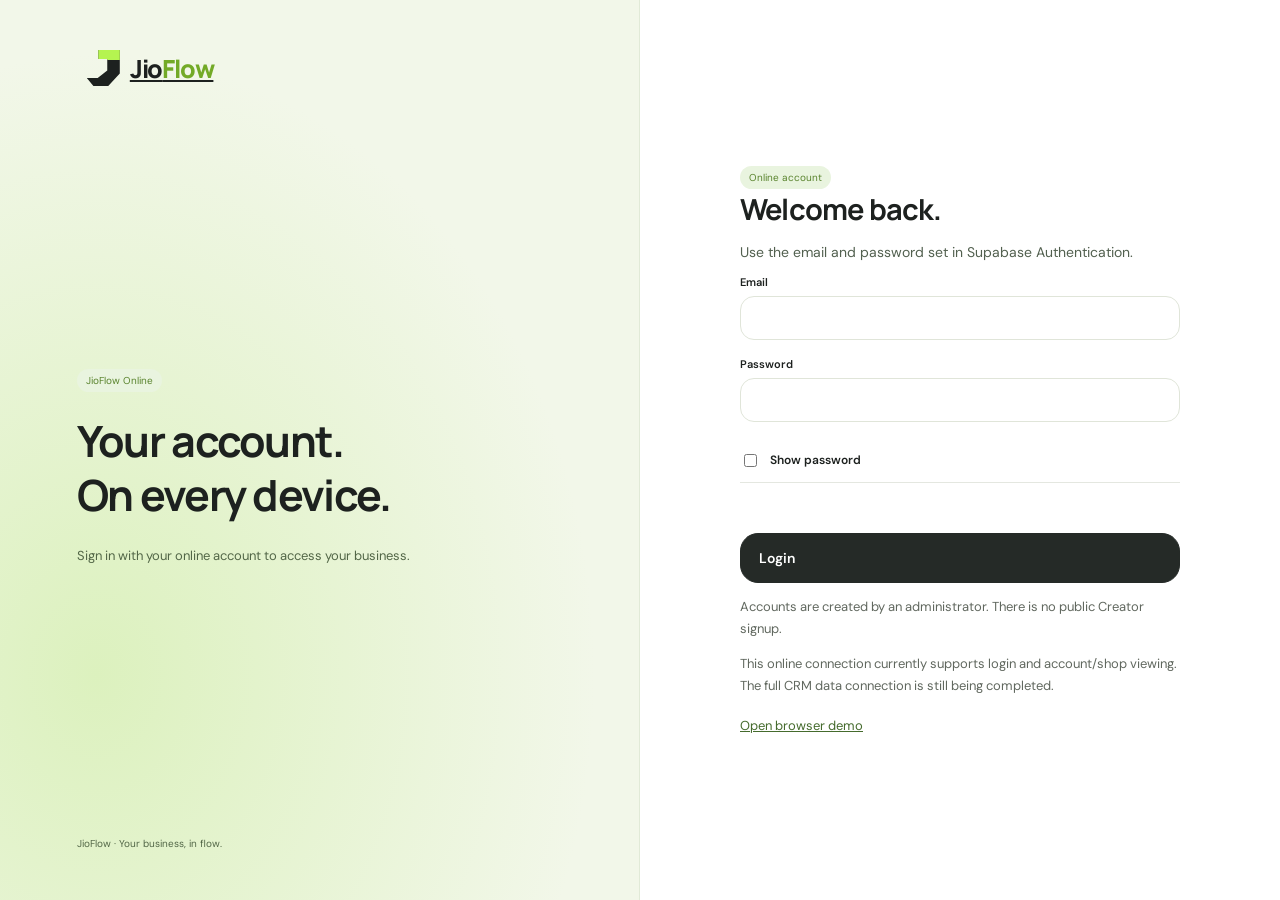
==== online.html @ c5c3f4a5 "Add files via upload" ====
<!doctype html><html lang="en"><head><meta charset="utf-8"><meta name="viewport" content="width=device-width, initial-scale=1"><meta name="referrer" content="no-referrer"><title>JioFlow · Online Login</title><link rel="stylesheet" href="styles.css"><link rel="stylesheet" href="online.css"></head><body><main id="online-root"><section class="online-loading" role="status">Connecting to JioFlow…</section></main><script type="module" src="online.js"></script></body></html>
---- styles.css ----
@import url('https://fonts.googleapis.com/css2?family=DM+Sans:wght@400;500;600;700&family=Manrope:wght@400;500;600;700;800&display=swap');
:root{--bg:#f4f6f2;--card:#fff;--ink:#18221a;--muted:#7b847c;--line:#e6ebe3;--lime:#b5f450;--dark:#18251c;--green:#447a36;--soft:#edf5e3;--red:#bd5a4b;--radius:20px}*{box-sizing:border-box}body{margin:0;font:14px 'DM Sans',Arial,sans-serif;background:var(--bg);color:var(--ink)}button,input,select,textarea{font:inherit}button,a,input,select,textarea{outline-offset:4px}button{cursor:pointer}a{color:inherit}button{border:1px solid var(--line);border-radius:10px;background:white;padding:10px 15px;color:var(--ink);font-weight:600}button:hover{background:#f2f6ed}button:disabled{opacity:.4;cursor:not-allowed}button.primary{background:var(--lime);border-color:var(--lime)}button.dark{background:var(--dark);color:white;border-color:var(--dark)}button.ghost{background:transparent}button.danger{color:var(--red)}button.icon{padding:9px;width:37px;height:37px;display:inline-flex;justify-content:center;align-items:center}svg{width:19px;height:19px;vertical-align:middle;fill:none;stroke:currentColor;stroke-width:1.7;stroke-linecap:round;stroke-linejoin:round}.layout{display:grid;grid-template-columns:226px minmax(0,1fr);min-height:100vh}.sidebar{position:fixed;width:226px;height:100vh;padding:28px 18px;background:#fff;border-right:1px solid var(--line);display:flex;flex-direction:column;z-index:20}.brand{display:flex;align-items:center;gap:10px;font:800 25px Manrope,Arial;letter-spacing:-1.2px;padding:0 12px 28px}.brandmark{width:33px;height:36px;position:relative;display:inline-block;background:var(--ink);clip-path:polygon(35% 0,100% 0,100% 65%,65% 100%,20% 100%,0 78%,33% 78%,62% 57%,62% 25%,35% 25%)}.brandmark:after{content:'';position:absolute;right:0;top:0;width:24px;height:10px;background:var(--lime)}.brand em{color:#73aa27;font-style:normal}.eyebrow{text-transform:uppercase;letter-spacing:1.5px;font-size:10px;color:var(--muted);font-weight:700;margin:14px 14px 10px}.nav{display:grid;gap:5px}.nav button{border:0;background:transparent;text-align:left;padding:13px 14px;color:#758071;display:flex;gap:12px;align-items:center;font-size:13px;font-weight:500}.nav button.active{background:var(--lime);color:#24311b;font-weight:700}.nav button .count{margin-left:auto;font-size:10px;background:white;border-radius:6px;padding:3px 6px}.sidebar-bottom{margin-top:auto}.help{background:var(--soft);border-radius:15px;padding:17px;margin-top:20px}.help strong{display:block;font-size:13px;margin:9px 0}.help p{font-size:11px;color:var(--muted);line-height:1.6}.help button{width:100%;font-size:11px;padding:9px}.workspace{display:flex;align-items:center;gap:9px;margin:18px 4px 0;border-top:1px solid var(--line);padding-top:18px}.avatar{width:34px;height:34px;background:#e7eddf;display:inline-flex;align-items:center;justify-content:center;border-radius:50%;font-size:11px;font-weight:700;flex-shrink:0}.workspace small{display:block;color:var(--muted);font-size:10px;margin-top:4px}.main{grid-column:2;min-width:0}.topbar{height:85px;display:flex;align-items:center;justify-content:space-between;padding:0 38px;border-bottom:1px solid var(--line);gap:15px}.searchbox{display:flex;align-items:center;gap:10px;color:var(--muted)}.searchbox input{background:none;border:0;width:260px;font-size:12px}.top-actions{display:flex;align-items:center;gap:13px}.top-actions select{border:0;background:transparent;color:var(--muted);font-size:12px}.demo-chip{font-size:10px;background:#e9f1de;border:1px solid #dce8ce;padding:6px 10px;border-radius:20px;color:#608343}.content{padding:30px 38px 40px;max-width:1800px;margin:auto}.heading{display:flex;justify-content:space-between;align-items:center;gap:15px;margin-bottom:26px}.heading h1{font:700 28px Manrope,Arial;letter-spacing:-1.1px;margin:0 0 8px}.heading p{font-size:12px;color:var(--muted);margin:0}.row{display:flex;align-items:center;gap:10px;flex-wrap:wrap}.between{justify-content:space-between}.muted{color:var(--muted)}.small{font-size:11px}.card{background:var(--card);border:1px solid var(--line);border-radius:var(--radius);padding:23px}.card h2{font:700 15px Manrope,Arial;margin:0 0 6px;letter-spacing:-.3px}.card h3{font-size:13px;margin:0 0 12px}.card p{line-height:1.7}.stats{display:grid;grid-template-columns:repeat(4,minmax(0,1fr));gap:16px;margin-bottom:20px}.stat{position:relative;padding:20px;overflow:hidden}.stat.featured{background:var(--lime);border-color:var(--lime)}.stat.darkstat{background:var(--dark);color:white;border-color:var(--dark)}.stat .label{font-size:12px;color:#6f796d}.darkstat .label{color:#b9c9b6}.stat strong{font:700 29px Manrope,Arial;letter-spacing:-1px;display:block;margin:16px 0 10px}.stat .stat-icon{position:absolute;right:18px;top:18px;border:1px solid #dfe8d8;border-radius:10px;padding:7px;color:#66735c}.featured .stat-icon{border-color:#9ed43f}.stat .foot{font-size:10px;color:#7c8878}.darkstat .foot{color:#a9bba5}.delta{color:#4a7d32;font-weight:700;margin-right:6px}.dashboard-grid{display:grid;grid-template-columns:minmax(0,1.85fr) minmax(260px,1fr);gap:20px;margin-bottom:20px}.chart{height:200px;display:flex;gap:18px;align-items:flex-end;padding:15px 5px 26px;border-bottom:1px solid var(--line);margin-top:15px;background:repeating-linear-gradient(to top,transparent 0,transparent 48px,#f1f4ef 49px,#f1f4ef 50px)}.bar-wrap{flex:1;height:100%;display:flex;flex-direction:column;justify-content:flex-end;align-items:center;gap:8px;position:relative}.bar{width:65%;max-width:37px;background:#edf1e8;border-radius:6px 6px 0 0;min-height:5px;position:relative}.bar.highlight{background:var(--lime)}.bar-label{font-size:10px;color:var(--muted);position:absolute;bottom:-20px}.chart-summary{display:flex;gap:24px;margin-top:20px}.chart-summary strong{display:block;font:700 18px Manrope}.chart-summary small{font-size:10px;color:var(--muted)}.donut{width:155px;height:155px;border-radius:50%;background:conic-gradient(var(--lime) 0 70%,#dae7ce 70% 88%,#f0f3eb 88%);margin:22px auto;display:grid;place-items:center;position:relative}.donut:before{content:'';position:absolute;inset:18px;border-radius:50%;background:white}.donut div{z-index:1;text-align:center}.donut strong{display:block;font:700 27px Manrope}.donut small{font-size:10px;color:var(--muted)}.legend{display:flex;justify-content:space-between;font-size:10px;gap:8px}.dot{display:inline-block;width:7px;height:7px;border-radius:50%;background:var(--lime);margin-right:5px}.table-wrap{overflow:auto;margin-top:16px}table{width:100%;border-collapse:collapse;text-align:left;white-space:nowrap}th{font-size:10px;color:#929b8d;letter-spacing:.3px;font-weight:500;padding:12px 14px;background:#f8faf6;border-bottom:1px solid var(--line)}td{padding:14px;font-size:12px;border-bottom:1px solid #edf1e9}tr:last-child td{border:0}td strong{font-size:12px}td small{display:block;font-size:10px;color:var(--muted);margin-top:4px}td input[type=checkbox],th input[type=checkbox]{accent-color:#7daa32}td .link{border:0;padding:0;background:none;text-align:left}.badge{display:inline-block;font-size:10px;padding:5px 9px;border-radius:6px;background:#eff3e9;color:#647454}.badge.green{background:#e9f4df;color:#59832d}.badge.orange{background:#fff3dd;color:#ab802b}.badge.red{background:#fbeee9;color:#b16550}.badge.blue{background:#eaf0fc;color:#6283b4}.badge.purple{background:#f0eafa;color:#8a6bb1}.toolbar{display:flex;justify-content:space-between;align-items:center;gap:12px;flex-wrap:wrap;margin:18px 0}.tabs{display:flex;gap:5px;overflow:auto;padding-bottom:5px;max-width:100%}.tabs button{white-space:nowrap;background:none;border-color:transparent;color:var(--muted);font-size:12px;padding:10px 13px}.tabs button.active{background:var(--dark);color:#fff}.tabs button small{margin-left:6px;opacity:.6}.tags{display:flex;gap:8px;flex-wrap:wrap;margin:14px 0}.tags button{font-size:10px;padding:6px 10px;border-radius:20px;font-weight:500}.tags button.active{border-color:#8cb840;background:var(--soft)}input,select,textarea{border:1px solid #e0e6da;background:#fbfcfa;border-radius:9px;padding:11px 12px;color:var(--ink);min-width:0;width:100%}input:focus,select:focus,textarea:focus{border-color:#96bf54;outline:2px solid #ddf1bf}label{font-size:11px;font-weight:600;display:block;margin-bottom:7px}textarea{min-height:80px;resize:vertical}input[type=checkbox]{width:auto}input[type=color]{padding:4px;height:40px}.field{margin-bottom:16px}.form-grid{display:grid;grid-template-columns:1fr 1fr;gap:0 15px}.form-grid .full{grid-column:1/-1}.split{display:grid;grid-template-columns:minmax(0,1.5fr) minmax(270px,1fr);gap:20px;align-items:start}.catalog{display:grid;grid-template-columns:1fr 1fr;gap:10px;max-height:450px;overflow:auto;margin-top:15px}.product-pick{display:flex;align-items:center;gap:10px;text-align:left;padding:12px;border-radius:13px}.product-pick img{width:45px;height:54px;object-fit:contain}.product-pick strong{display:block;font-size:11px}.product-pick small{display:block;font-size:10px;color:var(--muted);margin-top:5px}.selected-item{display:flex;gap:12px;padding:14px 0;border-bottom:1px solid var(--line);align-items:center}.selected-item img{width:45px;height:50px;object-fit:contain}.selected-item .item-info{flex:1}.selected-item strong{font-size:12px}.selected-item input{width:65px;padding:8px}.selected-item small{display:block;color:var(--muted);font-size:10px;margin:4px 0}.totals{background:#f7faf3;border-radius:13px;padding:17px;margin-top:16px}.totals .row{justify-content:space-between;margin:9px 0;font-size:12px}.totals .grand{border-top:1px solid var(--line);padding-top:14px;font-weight:700;font-size:17px}.empty{text-align:center;padding:45px 15px;color:var(--muted);font-size:12px}.empty svg{width:35px;height:35px;display:block;margin:0 auto 15px;color:#a7b69b}.notice{padding:12px 15px;border:1px solid #dce7cd;background:#f3f8eb;color:#678046;border-radius:10px;font-size:11px;line-height:1.7;margin-bottom:17px}.notice.warn{background:#fff8ea;border-color:#f2e4bd;color:#9b7c39}.section-gap{margin-top:20px}.filter-panel{display:grid;grid-template-columns:repeat(4,1fr);gap:12px;padding:16px;background:#f6f9f1;border-radius:12px;margin-bottom:15px}.filter-panel label{font-size:10px}.filter-panel input,.filter-panel select{padding:9px;font-size:11px}.product-grid{display:grid;grid-template-columns:repeat(4,1fr);gap:17px}.product-card{position:relative}.product-card .photo{height:145px;display:grid;place-items:center;background:#f6f8f1;border-radius:13px;margin-bottom:15px}.photo img{max-width:100%;height:120px;object-fit:contain}.product-card h3{margin-bottom:5px}.product-card .price{font:700 18px Manrope;margin-top:14px}.team-grid{display:grid;grid-template-columns:repeat(3,1fr);gap:18px}.team-card .avatar{width:48px;height:48px;background:#f0f4e8;font-size:15px}.team-card h3{margin:13px 0 5px}.team-numbers{display:flex;justify-content:space-between;border-top:1px solid var(--line);padding-top:15px;margin:15px 0}.team-numbers strong{display:block;font-size:17px}.team-numbers small{font-size:10px;color:var(--muted)}.settings-grid{display:grid;grid-template-columns:1fr 1fr;gap:20px}.permission{display:flex;align-items:center;gap:10px;padding:12px 0;border-bottom:1px solid var(--line);font-size:12px}.permission input{accent-color:#8abf3d}.permission small{display:block;font-size:10px;color:var(--muted);margin-top:4px}.setting-tags{display:flex;align-items:center;justify-content:space-between;padding:9px 0;border-bottom:1px solid var(--line)}.setting-tags span{font-size:12px}.timeline{padding-left:18px;border-left:2px solid #e3edda;margin:20px 4px}.timeline-item{position:relative;padding:0 0 22px 10px;font-size:12px}.timeline-item:before{content:'';width:8px;height:8px;background:var(--lime);border:2px solid white;position:absolute;left:-23px;top:3px;border-radius:50%}.timeline-item small{display:block;color:var(--muted);margin:5px 0;font-size:10px}.detail-hero{display:flex;gap:13px;align-items:center;margin-bottom:20px}.detail-hero .avatar{width:50px;height:50px;font-size:17px}.detail-hero h2{margin:0 0 6px}.detail-kv{display:grid;grid-template-columns:1fr 1fr;gap:20px;margin:20px 0}.detail-kv small{color:var(--muted);display:block;font-size:10px;margin-bottom:6px}.detail-kv strong{font-size:12px}.courier-cards{display:grid;grid-template-columns:repeat(3,1fr);gap:12px}.courier-card{background:#f5f8ef;border:1px solid var(--line);border-radius:12px;padding:14px}.courier-card strong{display:block;font-size:12px}.courier-card small{display:block;color:var(--muted);font-size:10px;margin-top:9px}.footer{display:flex;justify-content:space-between;color:#9ba493;font-size:10px;margin-top:25px}.pagination{display:flex;justify-content:space-between;align-items:center;margin-top:18px;font-size:11px;color:var(--muted)}dialog{border:1px solid var(--line);border-radius:22px;padding:28px;width:min(620px,94vw);max-height:90vh;color:var(--ink);box-shadow:0 35px 100px #1c2d2530}dialog::backdrop{background:#19251c55;backdrop-filter:blur(5px)}dialog h2{font:700 21px Manrope;margin:0 0 8px}dialog .sub{color:var(--muted);font-size:12px;margin-bottom:22px}dialog .modal-footer{display:flex;justify-content:flex-end;gap:10px;margin-top:24px}.upload{display:grid;place-items:center;border:1px dashed #aebfa1;background:#f9fbf5;border-radius:17px;min-height:190px;padding:22px;cursor:pointer}.upload svg{width:32px;height:32px;color:#89a66d;margin-bottom:12px}.upload input{width:auto;max-width:100%;margin-top:20px}.upload strong{font-size:13px}#toast{position:fixed;bottom:25px;left:50%;transform:translateX(-50%);background:var(--dark);color:white;border-radius:13px;padding:15px 23px;font-size:12px;z-index:200;display:none;box-shadow:0 8px 30px #0002}.mobile-menu{display:none}.report-metrics{display:grid;grid-template-columns:repeat(3,1fr);gap:12px}.report-metric{padding:17px;background:#f7faf3;border-radius:12px}.report-metric strong{display:block;font-size:21px;margin-top:9px}.report-metric small{color:var(--muted);font-size:10px}.role-banner{font-size:11px;margin-bottom:18px;color:#758666}.status-actions{display:flex;gap:7px;flex-wrap:wrap}.status-actions button{font-size:11px}.selected{background:var(--soft)!important;border-color:#8caf56!important}.hidden{display:none!important}@media(min-width:1500px){.content{padding:35px 50px}.topbar{padding:0 50px}}@media(max-width:1150px){.sidebar{width:190px;padding:25px 12px}.layout{grid-template-columns:190px 1fr}.content{padding:25px}.topbar{padding:0 25px}.product-grid{grid-template-columns:repeat(3,1fr)}.stats{gap:10px}.stat{padding:16px}.stat strong{font-size:24px}.team-grid{grid-template-columns:repeat(2,1fr)}}@media(max-width:850px){.layout{grid-template-columns:1fr}.sidebar{transform:translateX(-100%);width:225px;transition:.2s}.sidebar.open{transform:translateX(0);box-shadow:0 0 0 100vmax #19251c55}.main{grid-column:1}.mobile-menu{display:inline-flex}.topbar{height:70px;padding:0 20px}.searchbox input{width:170px}.top-actions{gap:7px}.top-actions .demo-chip{display:none}.content{padding:22px 18px}.heading h1{font-size:23px}.heading{align-items:flex-start}.stats{grid-template-columns:repeat(2,1fr)}.dashboard-grid,.split{grid-template-columns:1fr}.settings-grid{grid-template-columns:1fr}.filter-panel{grid-template-columns:repeat(2,1fr)}.product-grid{grid-template-columns:repeat(2,1fr)}.card{padding:19px}.footer{gap:15px}}@media(max-width:480px){.top-actions .avatar{display:none}.top-actions select{max-width:90px}.searchbox input{width:125px}.heading{flex-direction:column}.heading .row{width:100%}.heading .row button{font-size:11px}.stats .label{font-size:11px}.stat .stat-icon{display:none}.stat strong{font-size:24px}.team-grid{grid-template-columns:1fr}.form-grid{grid-template-columns:1fr}.catalog{grid-template-columns:1fr}.courier-cards{grid-template-columns:1fr}.report-metrics{grid-template-columns:1fr 1fr}.chart{gap:8px}.demo-chip{display:none}.product-grid{gap:10px}.product-card{padding:13px}.product-card .photo{height:110px}.photo img{height:90px}.detail-kv{grid-template-columns:1fr}.pagination{gap:10px;flex-wrap:wrap}}@media print{.sidebar,.topbar,.heading button,.footer,.notice,button{display:none!important}.layout{display:block}.content{padding:0}.main{display:block}.card{break-inside:avoid}}
/* Expanded operations dashboard and compact list management. */
.sidebar{overflow-y:auto}.nav{gap:2px}.nav button{padding-top:10px;padding-bottom:10px}.sidebar-bottom .help{padding:12px}.sidebar-bottom .help p{display:none}.dashboard-panels{display:grid;grid-template-columns:repeat(4,minmax(0,1fr));gap:16px}.dashboard-panels .card{padding:21px;min-width:0}.dashboard-panels h2{font-size:15px}.breakdown{width:100%;border:0;padding:12px 0;text-align:left;display:grid;grid-template-columns:1fr auto;gap:6px;border-radius:0;background:transparent;font-size:12px}.breakdown small{font-size:10px;color:var(--muted);grid-column:1/-1}.meter{height:5px;border-radius:5px;background:#edf1e7;overflow:hidden;grid-column:1/-1;width:100%}.meter i{display:block;height:100%;background:var(--lime);border-radius:5px}.mini-ring{width:148px;height:148px;margin:24px auto;border:15px solid var(--lime);border-right-color:#e1edcf;border-radius:50%;display:flex;flex-direction:column;align-items:center;justify-content:center}.mini-ring strong{font:700 26px Manrope}.mini-ring span{font-size:10px;color:var(--muted)}.status-scroll{max-height:365px;overflow:auto}.status-row{border:0;background:transparent;border-radius:0;width:100%;display:flex;gap:8px;align-items:center;padding:9px 0;text-align:left;font-size:11px;font-weight:400}.status-row span{flex:1;min-width:90px}.status-row .meter{width:40px;flex-shrink:0}.status-row strong{min-width:20px;text-align:right}.status-dot{width:7px;height:7px;border-radius:50%;flex-shrink:0}.top-product{display:flex;align-items:center;gap:10px;width:100%;border:0;background:none;padding:13px 0;text-align:left}.top-product img{width:40px;height:44px;object-fit:contain;background:#f3f6ee;border-radius:8px}.top-product span{flex:1;min-width:0}.top-product strong{display:block;font-size:12px}.top-product small{display:block;font-size:10px;font-weight:400;color:var(--muted);margin:4px 0 8px}.top-product b{font-size:12px}.dashboard-metrics{margin-top:18px}.metric-tile{text-align:left;position:relative;padding:22px;min-height:130px;box-shadow:none}.metric-tile strong{display:block;font:700 27px Manrope;margin:14px 0 8px}.metric-tile .label{font-size:12px;font-weight:600}.metric-tile small{font-size:10px;color:var(--muted);font-weight:400;display:block;line-height:1.5}.metric-tile.featured{background:var(--lime)}.metric-arrow{position:absolute;right:18px;top:15px;font-size:19px;color:#7c8e66}.chart-scroll{overflow-x:auto;overflow-y:hidden;padding-bottom:10px}.detailed-chart{min-width:760px;height:205px;gap:9px;margin:16px 0 24px}.detailed-chart .bar-label{font-size:9px;white-space:nowrap;transform:rotate(-28deg);transform-origin:top center}.table-product-img{width:38px;height:45px;object-fit:contain;background:#f4f7ef;border-radius:8px}.nowrap{flex-wrap:nowrap}.switch{padding:3px;width:41px;height:24px;border:0;border-radius:20px;background:#dbe0d7;display:inline-flex;align-items:center;transition:background .15s}.switch span{width:18px;height:18px;border-radius:50%;background:white;box-shadow:0 1px 3px #0002;transition:transform .15s}.switch.on{background:#87c537}.switch.on span{transform:translateX(17px)}.switch:focus-visible{outline:2px solid var(--dark)}.toolbar input{max-width:320px}.toolbar select{max-width:180px}.table-wrap td{vertical-align:middle}.top-actions .demo-chip{white-space:nowrap}.settings-grid .permission{display:inline-flex;margin-right:18px}.topbar .mobile-menu{display:none}@media(max-width:1150px){.dashboard-panels{grid-template-columns:repeat(2,minmax(0,1fr))}.top-actions .demo-chip{display:none}}@media(max-width:850px){.topbar .mobile-menu{display:inline-flex}.sidebar .help{display:none}.dashboard-panels{gap:12px}.metric-tile{padding:17px}.topbar .searchbox input{width:145px}}@media(max-width:540px){.dashboard-panels{grid-template-columns:1fr}.dashboard-panels .card{padding:20px}.metric-tile strong{font-size:23px}.dashboard-metrics{gap:10px}.metric-tile{min-height:140px}.toolbar input{max-width:100%}.detailed-chart{min-width:650px}}
.compact-users{display:grid;grid-template-columns:repeat(3,minmax(0,1fr));gap:15px}.compact-user{padding:18px;border-radius:16px;min-width:0}.compact-user h3{font-size:14px;margin:0 0 3px}.compact-user .avatar{width:32px;height:32px}.compact-user .badge{font-size:9px;padding:5px 7px}.user-contact{display:grid;gap:4px;color:var(--muted);font-size:11px;margin:13px 0;overflow-wrap:anywhere}.compact-user-stats{display:flex;flex-wrap:wrap;gap:10px;font-size:10px;padding:11px 0;border-top:1px solid var(--line);border-bottom:1px solid var(--line);margin-bottom:10px}.compact-user-stats b{color:var(--ink)}.user-actions{display:flex;align-items:center;gap:6px;margin-top:13px;flex-wrap:wrap}.user-actions button{padding:7px 9px;font-size:10px}.user-actions svg{width:13px;height:13px}.user-actions .icon{width:29px;height:29px;padding:5px}.user-actions button:first-child{background:var(--soft)}@media(max-width:1200px){.compact-users{grid-template-columns:repeat(2,minmax(0,1fr))}}@media(max-width:600px){.compact-users{grid-template-columns:1fr}}
.bd-clock{font-size:11px;color:var(--muted);white-space:nowrap}.bd-clock small{font-size:9px}.heading>.row{justify-content:flex-end;max-width:55%}.heading>.row input[type=date]{width:145px;font-size:11px}.pagination select{width:65px;padding:7px}.heading .icon{font-size:18px}.dashboard-panels .breakdown{padding:9px 0}@media(max-width:850px){.heading{align-items:flex-start}.heading>.row{max-width:100%}.heading .bd-clock{display:none}}@media(max-width:540px){.heading>.row{justify-content:flex-start}}
.account-page{max-width:1050px;margin:auto;padding:38px 25px 50px}.account-brand{display:flex;gap:11px;align-items:center;font:800 26px Manrope}.account-brand strong{letter-spacing:-1.3px}.account-brand strong span{color:#78ab2e}.account-heading{text-align:center;margin:38px 0 24px}.account-heading h1{font:800 34px Manrope;letter-spacing:-1px;margin:17px 0 10px}.account-heading p{font-size:13px;color:var(--muted)}.account-demo-note{max-width:800px;margin:0 auto 25px;line-height:1.7}.account-tiles{display:grid;grid-template-columns:repeat(2,minmax(0,1fr));gap:14px}.account-tile{display:flex;align-items:center;gap:14px;text-align:left;padding:20px;border-radius:17px;background:white;min-width:0}.account-tile>span:nth-child(2){flex:1;min-width:0}.account-tile strong{display:block;font-size:14px}.account-tile small{display:block;color:var(--muted);font-size:11px;font-weight:400;margin:6px 0;overflow-wrap:anywhere}.account-tile .badge{font-size:9px}.account-enter{color:#62952d;font-size:11px;white-space:nowrap}.account-foot{text-align:center;font-size:11px;color:var(--muted);margin-top:25px;line-height:1.7}.account-pill{display:flex;gap:8px;align-items:center;text-align:left;padding:6px 10px;background:none;border:0}.account-pill span{font-size:11px}.account-pill small{display:block;font-size:9px;color:var(--muted);margin-top:3px}.top-actions{gap:9px}@media(max-width:650px){.account-tiles{grid-template-columns:1fr}.account-heading h1{font-size:27px}.account-pill svg{display:none}.topbar .searchbox input{width:100px}.account-pill{padding:3px}.account-page{padding:25px 18px}}
.dialog-header{position:sticky;top:-27px;background:white;z-index:5;display:flex;align-items:center;justify-content:space-between;gap:15px;padding:8px 0 12px;border-bottom:1px solid var(--line);margin-bottom:14px}.dialog-header h2{margin:0;overflow-wrap:anywhere}.dialog-close{flex-shrink:0;background:#f2f5ed!important;border:0!important;color:var(--ink)}.dialog-close:hover{background:#e3ead9!important}
.edit-section{border-top:1px solid var(--line);padding-top:20px;margin-top:22px}.edit-section h3{font-size:15px}.segmented{display:inline-flex;background:var(--soft);border:1px solid var(--line);border-radius:10px;padding:8px 13px;gap:25px}.segmented label{display:flex;gap:6px;align-items:center}.segmented input,.checklist input{width:auto}.checklist{max-height:200px;overflow:auto;border:1px solid var(--line);border-radius:11px;padding:4px 10px}.checklist label{display:flex;gap:8px;align-items:center;padding:10px 2px;border-bottom:1px solid var(--line);font-size:12px}.checklist label:last-child{border:0}.checklist label span{flex:1}.checklist small{background:var(--soft);padding:3px 6px;border-radius:5px;font-size:10px}.permission-grid{display:grid;grid-template-columns:1fr 1fr;gap:0 12px}.session-row{padding:13px 0;border-bottom:1px solid var(--line);display:flex;justify-content:space-between;align-items:center;gap:12px;flex-wrap:wrap}.session-row strong{font-size:12px}.session-row small{display:block;color:var(--muted);font-size:10px;margin-top:6px}.session-row button{padding:7px 9px;font-size:10px}.customer-cards{display:grid;grid-template-columns:repeat(2,minmax(0,1fr));gap:14px;padding-top:20px}.customer-mini{border:1px solid var(--line);border-radius:13px;padding:17px}.customer-phone{display:block;font-size:13px;text-decoration:none;margin:14px 0 6px;color:var(--green)}@media(max-width:600px){.permission-grid,.customer-cards{grid-template-columns:1fr}}
/* JioFlow: airy surfaces, a quiet green tint and subtle dimensional depth. */
body{background:#f5f7f2}.content{max-width:1780px}.heading{align-items:flex-start}.heading h1{font-size:28px;letter-spacing:-1px}.heading p{max-width:620px;line-height:1.6}.heading>.row{max-width:64%;gap:8px}.heading .refresh-page{background:#fff;font-size:21px;font-weight:400;box-shadow:0 3px 6px #294d3b06}.page-menu-wrap{position:relative}.page-menu-trigger{font-size:26px;line-height:1;padding:0!important}.page-options-menu{position:absolute;right:0;top:calc(100% + 9px);width:235px;background:#fff;border:1px solid #e0e8d8;border-radius:14px;box-shadow:0 16px 45px #17342219;padding:7px;z-index:60}.page-options-menu[hidden]{display:none}.page-options-menu button{display:flex;align-items:center;gap:10px;border:0;width:100%;text-align:left;font-size:12px;font-weight:500;background:none;padding:11px;border-radius:8px}.page-options-menu button:hover{background:#f0f6e8}.page-options-menu svg{width:16px;height:16px}.card{border-color:#e3eadc;box-shadow:0 5px 13px #23432b04}.dashboard-surface .card,.custom-widget{background:linear-gradient(135deg,#fff 44%,#f7fbed 100%);border:1px solid #e0e8d8;box-shadow:inset 0 1px 0 #fff,0 2px 0 #d8e2d172,0 9px 21px #294d3b06}.dashboard-surface .card:hover{box-shadow:inset 0 1px 0 white,0 2px 0 #d8e2d180,0 13px 28px #294d3b0a}.focus-banner{display:flex;align-items:center;justify-content:space-between;gap:22px;padding:27px 30px;margin-bottom:22px;background:linear-gradient(115deg,#eaf5d7,#f8fbf2 60%,#fff);border:1px solid #dce8cc;border-radius:20px;box-shadow:inset 0 1px 0 #fff,0 5px 18px #47752f06}.focus-banner .eyebrow{margin:0;font-size:9px;letter-spacing:1.7px;color:#658444}.focus-banner h2{font:700 22px Manrope;margin:10px 0}.focus-banner p{font-size:12px;color:#7b8970;margin:0;line-height:1.8}.focus-banner>button{background:white;border-color:#dbe6ce;white-space:nowrap;font-size:12px}.overview-stats{margin-bottom:22px}.insight-tile{padding:23px;text-align:left;min-height:145px;border-radius:18px;font-weight:400}.tile-label{display:flex;align-items:center;justify-content:space-between;font-size:12px;color:#66715c}.tile-label svg{width:15px;transform:rotate(-35deg);color:#8ba775}.insight-tile>strong{display:block;font:800 30px Manrope;letter-spacing:-.8px;margin:17px 0 8px}.insight-tile>small{font-size:10px;color:#8b9483}.dashboard-surface .accent-tile,.accent-tile{background:linear-gradient(120deg,#d9f6a8,#eff9de 80%)!important}.journey-card{margin-bottom:22px}.section-title{display:flex;align-items:center;justify-content:space-between;gap:12px;margin-bottom:15px}.section-title h2{font:700 16px Manrope;margin:0 0 5px}.section-title p{font-size:11px;color:var(--muted);margin:0;line-height:1.6}.section-title .eyebrow{margin:0 0 8px;font-size:9px}.section-title button{font-size:10px;padding:7px 10px}.journey{display:grid;grid-template-columns:repeat(5,minmax(0,1fr));gap:12px;margin:19px 0}.journey-step{position:relative;text-align:left;padding:17px;border-radius:12px;background:linear-gradient(120deg,#f3f8ec,#fff);border-color:#e4ecdc;font-weight:400}.journey-number{font-size:9px;color:#9aac89;display:block;margin-bottom:12px}.journey-step small{display:block;font-size:11px;color:#7d8973}.journey-step strong{display:block;font:700 26px Manrope;margin-top:5px}.journey-arrow{position:absolute;right:13px;top:15px;color:#9cb483}.insight-grid{display:grid;grid-template-columns:1fr 1fr;gap:20px;margin-bottom:22px}.insight-grid.main-insights{grid-template-columns:minmax(0,1.6fr) minmax(0,1fr)}.insight-grid>.card{min-width:0}.visual-legend{display:flex;gap:17px;justify-content:flex-end;font-size:10px;color:#86917b;margin:9px 0}.visual-legend span{display:flex;gap:6px;align-items:center}.visual-legend i{width:7px;height:7px;border-radius:50%;display:inline-block}.line-chart{width:100%;min-height:150px;margin-top:14px}.line-chart svg{width:100%;height:auto;stroke-width:0;fill:initial;overflow:visible}.ring-block{display:flex;align-items:center;gap:25px;justify-content:center;min-height:210px}.insight-ring{width:145px;height:145px;border-radius:50%;padding:17px;box-shadow:inset 0 1px 2px #23351a08;flex-shrink:0}.insight-ring>div{width:100%;height:100%;display:flex;flex-direction:column;align-items:center;justify-content:center;border-radius:50%;background:#fcfef9;box-shadow:0 0 0 4px #ffffff80}.insight-ring strong{font:700 27px Manrope}.insight-ring small{font-size:10px;color:#9aa38c;margin-top:5px}.ring-legend{min-width:0;flex:1;max-width:230px}.ring-legend>div{display:flex;gap:8px;align-items:center;font-size:10px;padding:8px 0}.ring-legend i{width:7px;height:7px;border-radius:50%;flex-shrink:0}.ring-legend span{flex:1;overflow-wrap:anywhere}.ring-legend strong{font-size:11px}.ring-legend small{font-size:9px;color:#939f85}.visual-bar-row{display:grid;grid-template-columns:125px minmax(40px,1fr) auto;align-items:center;gap:12px;width:100%;padding:11px 0;border:0;border-radius:0;background:transparent!important;text-align:left;font-size:11px;font-weight:400}.visual-bar-row>span{overflow-wrap:anywhere}.visual-bar-row>div{height:6px;background:#eaf0e4;border-radius:9px;overflow:hidden}.visual-bar-row i{display:block;height:100%;border-radius:8px}.visual-bar-row strong{font-size:12px;min-width:25px;text-align:right}.mini-stats{display:grid;grid-template-columns:repeat(3,1fr);gap:8px;padding-top:15px;margin-top:12px;border-top:1px solid #e6ecde}.mini-stats button{border:0;background:#f2f7ea;font-size:10px;font-weight:400;display:grid;gap:7px;padding:13px 7px}.mini-stats b{font:700 19px Manrope}.outcome-details{margin-top:17px;font-size:11px;color:#7f8c70}.outcome-details summary{cursor:pointer}.ranked-product{width:100%;display:flex;align-items:center;gap:12px;text-align:left;border:0;background:transparent;font-weight:400;padding:13px 0;border-bottom:1px solid #e7eddf;border-radius:0}.ranked-product:last-child{border:0}.ranked-product>small{color:#b1bea1;font-size:10px}.ranked-product img{width:35px;height:44px;object-fit:contain}.ranked-product>span{flex:1}.ranked-product strong{display:block;font-size:12px}.ranked-product small{display:block;font-size:10px;color:#939d86;margin-top:4px}.ranked-product b{font:700 17px Manrope;text-align:right}.person-link{display:flex;gap:10px;align-items:center;border:0;padding:0;background:transparent;text-align:left}.person-link strong{font-size:12px}.person-link small{display:block;font-size:10px;color:#8e9a82;margin-top:4px}.person-banner{display:flex;align-items:center;gap:18px;padding:24px;border-radius:18px;background:linear-gradient(120deg,#ebf5dd,#fff);border:1px solid #dfe9d2;margin-bottom:20px}.person-banner>.avatar{width:54px;height:54px;font-size:19px;background:#d9edbb;color:#45642c}.person-banner h2{font:700 19px Manrope;margin:0}.person-banner p{font-size:11px;color:var(--muted);margin:6px 0 9px}.person-banner-note{margin-left:auto;font-size:10px;color:#8b987d;line-height:1.8;text-align:right}.report-summary-row{display:grid;grid-template-columns:repeat(7,minmax(0,1fr));gap:11px;margin-bottom:22px}.report-summary{padding:17px;text-align:left;background:linear-gradient(120deg,#fff,#f5f9ee)}.report-summary small{font-size:10px;color:#7e8e6b}.report-summary strong{display:block;font:700 26px Manrope;margin:10px 0}.report-summary>span{font-size:9px;color:#97a585}.note-cell{max-width:230px;font-size:11px;white-space:normal!important;line-height:1.6}.report-records .toolbar>select{max-width:210px}.profit-summary{grid-template-columns:repeat(3,1fr)}.profit-summary .insight-tile{min-height:126px}.profit-summary~.card{margin-bottom:22px}.snapshot-metrics{display:grid;grid-template-columns:1fr 1fr;gap:25px;padding-top:20px}.snapshot-metrics strong{display:block;font:700 23px Manrope}.snapshot-metrics small{display:block;font-size:10px;color:var(--muted);margin-top:7px}
/* Personal page editor */
.layout-edit-bar{position:sticky;top:10px;z-index:30;display:flex;align-items:center;justify-content:space-between;gap:15px;padding:14px 19px;background:#eaf6d9f2;backdrop-filter:blur(10px);border:1px solid #c8dfac;border-radius:13px;margin-bottom:20px;box-shadow:0 5px 20px #294d3b13}.layout-edit-bar strong{font-size:12px}.layout-edit-bar small{display:block;font-size:10px;color:#82936d;margin-top:5px}.layout-edit-bar button{font-size:11px;padding:8px 11px}.layout-outline{outline:1px dashed #97b770;outline-offset:3px}.layout-editing .layout-is-hidden{opacity:.35}.layout-sort-list{display:grid;gap:8px}.layout-sort-row{display:flex;align-items:center;gap:9px;border:1px solid #e3eadb;border-radius:10px;padding:9px 10px;background:#fcfef8}.layout-sort-row label{flex:1;display:flex;align-items:center;gap:9px;font-size:11px}.layout-sort-row input{width:auto}.layout-sort-row .icon{width:29px;height:29px;padding:4px;font-size:14px}.drag-dots{cursor:grab;font-size:21px;color:#a2b28d}.widget-library{display:grid;grid-template-columns:1fr 1fr;gap:12px}.widget-library button{text-align:left;padding:17px;background:linear-gradient(130deg,#fff,#f4f9ec);font-weight:400}.widget-library strong{display:block;font-size:13px}.widget-library small{display:block;font-size:10px;color:#8e9d7a;line-height:1.7;margin:8px 0}.widget-library span{color:#678b3f;font-size:11px;font-weight:600}.added-widgets{display:grid;grid-template-columns:repeat(12,minmax(0,1fr));gap:18px;margin-bottom:22px}.custom-widget{grid-column:span 6;min-width:0}.custom-widget.widget-small{grid-column:span 3}.custom-widget.widget-full{grid-column:span 12}.custom-value{font:700 31px Manrope;display:block;margin-top:22px}.custom-note{white-space:pre-wrap;font-size:13px;line-height:1.8;color:#7b896b}.custom-widget-tools{display:flex;gap:5px;flex-wrap:wrap;padding-top:14px;margin-top:15px;border-top:1px dashed #cddcbb}.custom-widget-tools button{font-size:10px;padding:5px 8px}.layout-compact .card{padding:17px}.layout-compact .journey-step{padding:13px}.layout-compact .insight-grid{gap:13px;margin-bottom:15px}.layout-compact .stats{gap:12px}.layout-compact .insight-tile{min-height:120px}.layout-compact .table-wrap td{padding-top:10px;padding-bottom:10px}#view[data-layout-columns="1"] .insight-grid,#view[data-layout-columns="1"] .stats{grid-template-columns:1fr}#view[data-layout-columns="2"] .insight-grid,#view[data-layout-columns="2"] .stats{grid-template-columns:repeat(2,minmax(0,1fr))}#view[data-layout-columns="3"] .insight-grid,#view[data-layout-columns="3"] .stats{grid-template-columns:repeat(3,minmax(0,1fr))}#view[data-layout-columns="4"] .insight-grid,#view[data-layout-columns="4"] .stats{grid-template-columns:repeat(4,minmax(0,1fr))}
/* Account login */
.login-layout{display:grid;grid-template-columns:1fr 1fr;min-height:100vh;background:#fbfdf8}.login-story{background:radial-gradient(ellipse at 10% 80%,#ddf4ba 0,transparent 60%),linear-gradient(125deg,#edf7df,#f7faef);padding:50px 12%;display:flex;flex-direction:column;justify-content:space-between;border-right:1px solid #e1ead7;min-height:100vh}.login-story h1{font:700 43px/1.25 Manrope;letter-spacing:-1.7px;margin:22px 0}.login-story p{font-size:13px;color:#81916c;line-height:1.9}.login-story>small{font-size:10px;color:#98a887}.login-points{display:grid;gap:14px;margin-top:30px}.login-points span{display:flex;align-items:center;gap:10px;font-size:12px;color:#62784c}.login-points svg{width:17px;height:17px;background:#d9eebc;padding:3px;border-radius:50%}.login-form-area{display:flex;align-items:center;justify-content:center;padding:40px}.login-box{width:100%;max-width:415px}.auth-tabs{display:flex;gap:6px;padding:5px;background:#edf2e7;border-radius:11px;margin-bottom:32px}.auth-tabs button{flex:1;border:0;background:none;font-size:12px;color:#8e9b7d}.auth-tabs button.active{background:white;color:#263e1b;box-shadow:0 3px 7px #263e1b09}.login-box h2{font:700 29px Manrope;letter-spacing:-.8px;margin:0 0 10px}.auth-demo{padding:11px 13px;background:#f0f5e9;border:1px solid #e1ead6;border-radius:10px;font-size:10px;color:#879772;line-height:1.8;margin:21px 0}.auth-demo strong{color:#5b7543}.login-box .field{margin-bottom:17px}.login-box input{background:white}.auth-submit{width:100%;display:flex;align-items:center;justify-content:space-between;padding:14px 17px;margin-top:12px}.auth-error{font-size:12px;color:#b25a48;line-height:1.6}.auth-help{font-size:11px;color:#8d9b7d;text-align:center;margin:22px 0}.auth-help button{border:0;padding:0;background:none;color:#588333;font-size:11px}.login-box>small{font-size:10px;display:block;text-align:center;line-height:1.8}@media(max-width:1200px){.heading>.row{max-width:55%}.report-summary-row{grid-template-columns:repeat(4,1fr)}.ring-block{gap:15px}.insight-ring{width:125px;height:125px;padding:14px}.journey-step{padding:13px}.journey-step small{font-size:10px}.login-story{padding:35px 10%}.login-story h1{font-size:35px}}@media(max-width:850px){.heading{flex-direction:column}.heading>.row{max-width:100%;justify-content:flex-start}.insight-grid,.insight-grid.main-insights{grid-template-columns:1fr}.focus-banner{padding:22px}.focus-banner h2{font-size:19px}.journey{gap:8px}.journey-step strong{font-size:23px}.journey-step small{font-size:9px}.report-summary-row{grid-template-columns:repeat(4,1fr)}.person-banner-note{display:none}.layout-edit-bar{flex-wrap:wrap}.custom-widget.widget-small{grid-column:span 6}.login-layout{grid-template-columns:1fr}.login-story{min-height:auto;padding:25px}.login-story>div:nth-child(2),.login-story>small{display:none}.login-form-area{padding:30px 24px}.login-box{max-width:450px}#view[data-layout-columns] .insight-grid{grid-template-columns:1fr}#view[data-layout-columns] .stats{grid-template-columns:repeat(2,1fr)}}@media(max-width:540px){.focus-banner{flex-direction:column;align-items:flex-start}.focus-banner h2{font-size:18px}.insight-tile{padding:18px;min-height:145px}.insight-tile>strong{font-size:25px}.tile-label{font-size:10px}.journey{grid-template-columns:repeat(2,1fr)}.journey-step:last-child{grid-column:span 2}.section-title{align-items:flex-start;flex-wrap:wrap}.report-summary-row{grid-template-columns:repeat(2,1fr)}.report-summary{padding:15px}.ring-block{gap:15px}.visual-bar-row{grid-template-columns:100px minmax(30px,1fr) auto;gap:9px;font-size:10px}.widget-library{grid-template-columns:1fr}.custom-widget,.custom-widget.widget-small{grid-column:span 12}.person-banner{padding:18px}.person-banner h2{font-size:17px}.layout-edit-bar .row{gap:5px}.layout-edit-bar button{padding:7px 8px;font-size:10px}.profit-summary{grid-template-columns:repeat(2,1fr)}}@media(prefers-reduced-motion:reduce){*{scroll-behavior:auto!important;transition:none!important}}
/* Clear reading contrast throughout the workspace. */
:root{--muted:#52604f;--ink:#17221a}
.card,.custom-widget{color:#17221a;background:linear-gradient(135deg,#fff 65%,#f8fbf4);border-color:#dce5d7}
.card p,.card small,.muted,.card .eyebrow,.tile-label,.metric-tile small{color:#52604f}
.card h2,.card h3,.card strong,.card .label{color:#17221a}
.metric-tile.featured,.insight-tile.accent-tile{background:linear-gradient(135deg,#c4f978,#b0ed4b);color:#16230d;border-color:#a4d84e}
.metric-tile.featured small,.insight-tile.accent-tile small,.accent-tile .tile-label{color:#344c20}
.card.metric-dark{background:linear-gradient(135deg,#202b25,#111914);border-color:#202b25;color:#fff;box-shadow:inset 0 1px 0 #ffffff20,0 5px 13px #14261c15}
.card.metric-dark strong,.card.metric-dark .label,.card.metric-dark .tile-label{color:#fff}
.card.metric-dark small,.card.metric-dark .metric-arrow{color:#d0dec8}
.dashboard-metrics{margin-top:0;margin-bottom:20px;gap:12px}.dashboard-metrics .metric-tile{min-height:116px;padding:17px 19px}.dashboard-metrics .metric-tile strong{margin:10px 0 7px;font-size:26px}.dashboard-panels{gap:14px;margin-bottom:20px}.dashboard-panels .card{padding:19px}.dashboard-panels h2{font-size:14px}.status-scroll{max-height:310px;overflow-y:auto}.profit-summary{grid-template-columns:repeat(4,minmax(0,1fr));gap:12px;margin-bottom:20px}.profit-summary .insight-tile{min-height:125px;padding:18px}.profit-summary .insight-tile>strong{font-size:26px;margin:12px 0 8px}.visual-bar-row{color:#263522}.visual-bar-row strong,.ring-legend strong{color:#17221a}.visual-bar-row>span,.ring-legend small{color:#52604f}.login-story p,.login-story>small,.login-points span,.auth-demo,.auth-help,.login-box>small{color:#526647}.auth-tabs button{color:#53634a}.snapshot-metrics small{color:#52604f}.metric-arrow{color:#516748}
@media(max-width:850px){.profit-summary{grid-template-columns:repeat(2,minmax(0,1fr))}}@media(max-width:540px){.dashboard-metrics .metric-tile{min-height:126px;padding:15px}.dashboard-metrics .metric-tile strong,.profit-summary .insight-tile>strong{font-size:23px}}
.section-overview{grid-template-columns:repeat(4,minmax(0,1fr));gap:12px;margin-bottom:18px}.section-overview .insight-tile{min-height:110px;padding:17px 19px}.section-overview .insight-tile>strong{font-size:27px;margin:9px 0}.overview-charts,.filter-disclosure{margin-bottom:18px}.overview-charts>summary,.filter-disclosure>summary{cursor:pointer;font-weight:700;color:#253c21}.overview-charts[open]>summary,.filter-disclosure[open]>summary{margin-bottom:22px}.overview-charts .insight-grid{margin-bottom:0}.report-overview{grid-template-columns:repeat(3,minmax(0,1fr));gap:12px}.purchase-panel{display:flex;flex-direction:column;justify-content:center}.purchase-panel .eyebrow{margin:0 0 20px}.purchase-number{font:800 46px Manrope;letter-spacing:-1.8px}.purchase-panel>.meter{height:10px;margin:15px 0}.purchase-panel>.meter i{height:10px}.report-number{font-variant-numeric:tabular-nums;color:#315d20!important}.option-management{display:flex;align-items:center;gap:8px;border-bottom:1px solid var(--line);padding:8px 0}.option-management>span{margin-right:auto}.option-management button{font-size:11px;padding:6px 9px}.hero-podium{display:grid;grid-template-columns:repeat(3,1fr);gap:15px}.hero-podium button{display:flex;align-items:center;gap:9px;flex-direction:column;padding:20px;background:#f5faed}.hero-podium small{font-weight:400}.filter-panel label{display:grid;gap:8px}.filter-panel{align-items:end}.ring-legend{max-height:300px;overflow:auto}
@media(max-width:850px){.section-overview,.report-overview{grid-template-columns:repeat(2,minmax(0,1fr))}.hero-podium{grid-template-columns:1fr}.section-overview .insight-tile{padding:15px}.purchase-number{font-size:38px}}
/* Keep the four dashboard panels in place, with clearer visual grouping. */
.dashboard-panels{gap:18px;margin-bottom:24px;align-items:stretch}.dashboard-panels>.card{padding:24px 22px;border:1.5px solid #d4dfcd;background:#fff;box-shadow:0 3px 0 #dce5d433,0 9px 24px #213a1f05}.dashboard-panels h2{font-size:15px;line-height:1.5;margin:0 0 9px;font-weight:800}.dashboard-panels>.card>p{margin:0 0 19px;line-height:1.65;font-size:11px;color:#53634d}.dashboard-panels .breakdown{padding:15px 0;gap:9px;border-bottom:1px solid #e7ede3}.dashboard-panels .breakdown:last-child{border-bottom:0}.dashboard-panels .breakdown span{font-size:12px;font-weight:600;line-height:1.5}.dashboard-panels .breakdown strong{font-size:13px;font-weight:800}.dashboard-panels .breakdown small{font-size:10px;line-height:1.5}.dashboard-panels .meter{height:9px;border-radius:8px;background:#e9efdf}.dashboard-panels .meter i{height:100%;background:linear-gradient(90deg,#90d43a,#b5f450);border-radius:8px}.dashboard-panels .mini-ring{width:158px;height:158px;border-width:19px;margin:30px auto 22px}.dashboard-panels .mini-ring strong{font-size:30px}.dashboard-panels .top-product{padding:19px 0;gap:12px;border-bottom:1px solid #e7ede3;align-items:center}.dashboard-panels .top-product:last-child{border-bottom:0}.dashboard-panels .top-product img{width:45px;height:54px;background:#f5f8ef;border:1px solid #e5ecdd}.dashboard-panels .top-product strong{line-height:1.6;font-size:12px}.dashboard-panels .top-product small{font-size:10px;line-height:1.5;margin:5px 0 10px}.dashboard-panels .status-scroll{max-height:620px;padding-right:10px;scrollbar-width:thin;scrollbar-color:#a7b69a #f0f4eb}.dashboard-panels .status-row{display:grid;grid-template-columns:12px minmax(0,1fr) auto;gap:8px;padding:13px 0;border-bottom:1px solid #e7ede3}.dashboard-panels .status-row .status-dot{width:7px;height:7px;grid-column:1;grid-row:1}.dashboard-panels .status-row>span{min-width:0;font-size:11px;line-height:1.5;grid-column:2;grid-row:1}.dashboard-panels .status-row>strong{font-size:12px;grid-column:3;grid-row:1;white-space:nowrap}.dashboard-panels .status-row>strong small{font-size:10px;margin-left:4px;font-weight:500}.dashboard-panels .status-row .meter{width:100%;grid-column:2/-1;grid-row:2;height:8px}.dashboard-panels button:hover{background:#f7faef}.dashboard-panels button:focus-visible{outline:2px solid #628d31;outline-offset:3px}
@media(max-width:1200px){.dashboard-panels>.card{padding:22px 18px}.dashboard-panels{gap:15px}}@media(max-width:540px){.dashboard-panels>.card{padding:23px 20px}.dashboard-panels .status-scroll{max-height:520px}}
/* Soft rounded workspace, inspired by the supplied reference. */
:root{--bg:#eef0eb;--card:#fff;--ink:#1d211f;--muted:#61685f;--line:#e4e7e0;--radius:26px;--dark:#252a27}
body{background:#eceee9}.layout{background:#fff;margin:18px;border-radius:32px;overflow:clip;min-height:calc(100vh - 36px);grid-template-columns:216px minmax(0,1fr)}.sidebar{left:18px;top:18px;width:216px;height:calc(100vh - 36px);border:0;border-radius:32px 0 0 32px;padding:27px 16px;background:#fff}.main{background:#fff}.brand{font-size:25px;padding:0 10px 28px}.nav{gap:7px}.nav button{border-radius:25px;padding:12px 15px;color:#60665f;font-weight:500}.nav button.active{background:#b8ee74;color:#26361b;box-shadow:none}.nav .count{background:#fff9!important;border-radius:50%!important}.sidebar-bottom .help{background:#f4f6f0;border-radius:23px}.workspace{padding:17px 5px 0}.topbar{height:80px;border:0;padding:0 34px}.top-actions .icon{background:#292e2a;border-color:#292e2a;color:white;border-radius:50%;height:38px;width:38px}.top-actions .account-switch{border-radius:25px}.searchbox input{background:#f5f6f3;border-radius:25px;padding:12px 18px}.content{padding:23px 30px 38px;max-width:1900px}.heading{margin-bottom:23px;align-items:center}.heading h1{font-size:26px;letter-spacing:-1px}.heading p{font-size:12px;line-height:1.6}.heading .row{gap:8px}.heading button,.heading select{border-radius:22px}.heading button.dark{background:#252b26}.heading .icon{border-radius:50%}.card,.custom-widget{border:1px solid #e8ebe4;border-radius:26px;background:#f6f7f4;box-shadow:none;padding:24px;color:#20261e}.card:hover{box-shadow:none}.card h2{font-size:16px;letter-spacing:-.5px;font-weight:700}.card h3{font-size:13px}.card small,.card p,.card .muted{color:#5e6858}.metric-tile,.insight-tile{background:#f5f6f3!important;border:0!important;border-radius:25px!important;box-shadow:none!important;text-align:left;min-height:138px;padding:20px!important}.metric-tile.featured,.insight-tile.accent-tile{background:linear-gradient(120deg,#b7eb74,#d9efb8)!important}.metric-tile.metric-dark,.insight-tile.metric-dark{background:#292f2b!important;color:#fff!important}.metric-dark strong,.metric-dark .label,.metric-dark .tile-label{color:#fff!important}.metric-dark .previous-line,.metric-dark .previous-line b,.metric-dark .metric-context{color:#d6dfd0!important}.metric-value-row{display:flex;align-items:center;justify-content:space-between;gap:8px;margin:14px 0 9px;min-width:0;flex-wrap:wrap}.metric-value-row>strong,.metric-tile .metric-value-row>strong{display:block;font:800 28px Manrope,Arial;letter-spacing:-.8px;margin:0;line-height:1.25;color:inherit}.metric-value-row .change-badge{font-size:10px;font-weight:700;padding:5px 8px;border-radius:15px;white-space:nowrap}.change-up{background:#e1eed6;color:#3c672e}.change-down{background:#f8e5de;color:#a0523b}.change-neutral{background:#e8ece5;color:#65725a}.metric-dark .change-neutral{background:#414b3f;color:#e0e9d9}.metric-dark .change-up{background:#3c5639;color:#d4f7b7}.metric-dark .change-down{background:#67483b;color:#ffdfd0}.metric-tile .previous-line,.insight-tile .previous-line{display:block;color:#5d655a;font-size:10px;font-weight:400;line-height:1.6}.previous-line b{font-weight:600}.metric-context{display:block!important;line-height:1.5!important;font-size:10px!important;font-weight:400!important;margin-top:4px}.dashboard-metrics{gap:14px;margin-bottom:17px}.dashboard-metrics .metric-tile{min-height:146px}.dashboard-actions{grid-template-columns:repeat(4,minmax(0,1fr));gap:14px;margin-bottom:24px}.dashboard-actions .insight-tile{min-height:145px}.dashboard-actions .metric-value-row>strong{font-size:24px}.rate-divider{font-size:18px;color:#9aa48c;margin:0 3px}.dashboard-panels{gap:17px;margin-top:0;margin-bottom:24px}.dashboard-panels>.card{border:0;border-radius:26px;box-shadow:none;background:#f6f7f4;padding:24px 21px}.dashboard-panels .breakdown,.dashboard-panels .top-product,.dashboard-panels .status-row{border-bottom:1px solid #e0e6d9}.dashboard-panels .top-product{background:white;padding:15px 10px;border-radius:18px;margin:10px 0;border:0}.dashboard-panels .top-product:hover{background:#eaf2df}.dashboard-panels .mini-ring{border-color:#b9e976;border-right-color:#e2e9d9}.dashboard-panels .meter,.meter{background:#e2e8d9}.dashboard-panels .meter i,.meter i{background:#a6de5e}.stats{gap:14px}.insight-grid{gap:18px}.ring-block{padding-top:12px}.insight-ring{border-radius:50%}.insight-ring>div{background:#f6f7f4}.table-wrap{border:0;background:#fff;border-radius:18px;padding:0 10px}.table-wrap th{background:#fff;color:#69705f;font-size:10px;font-weight:600;border-bottom:1px solid #e9ede3;padding:17px 13px;white-space:nowrap}.table-wrap td{padding:17px 13px;font-size:12px;border-bottom:1px solid #edf0e8}.table-wrap tr:last-child td{border-bottom:0}.table-wrap tbody tr:hover{background:#f9fbf5}.tabs{gap:7px;padding-bottom:16px;border-bottom:0;flex-wrap:wrap}.tabs button{border-radius:20px;background:#fff;border:0;padding:9px 14px;color:#59634f}.tabs button.active{background:#b8e981;color:#283d1a}.toolbar input,.toolbar select,input,select,textarea{border-radius:13px;border-color:#e0e5d9;background:#fff}.badge{border-radius:20px;padding:5px 9px;font-size:10px}.assignment-active{background:#edf4e3;color:#4c6a31}.assignment-empty{background:#f5eddd;color:#896a30}.table-inline-action{border:0;background:none;padding:4px 0;font-size:10px;color:#4f782d;display:block}.table-note{border:0;background:transparent!important;box-shadow:none;padding:0;max-width:220px;min-width:135px;text-align:left;display:block;line-height:1.6;font-weight:400}.table-note>span{display:-webkit-box;-webkit-line-clamp:2;-webkit-box-orient:vertical;overflow:hidden;color:#384431}.table-note small{font-size:10px;display:block;color:#7b846f;margin-top:6px}.table-note small svg{width:11px;height:11px}.table-note:hover>span{color:#4d792a}.layout-sort-row{gap:7px;flex-wrap:wrap;border-radius:14px}.layout-sort-row label{min-width:160px}.layout-sort-row>button:not(.icon){font-size:10px;padding:6px 9px;border-radius:12px}.layout-edit-bar{background:#e9f2dd;border-radius:20px;border:1px solid #ceddbb;box-shadow:none}.modal-footer button,button.primary{border-radius:18px}dialog{border-radius:28px!important}.report-overview .insight-tile{min-height:140px}.settings-grid{gap:18px}.courier-cards .card,.team-card{border-radius:25px;background:#f6f7f4}.custom-widget{background:#f6f7f4}
/* Detailed performer cards */
.performers-section{margin-top:24px;background:#f6f7f4}.performers-section .eyebrow{margin:0 0 9px;color:#6b7d58;font-size:9px}.performer-sort{font-size:10px;color:#617252;display:flex;align-items:center;gap:9px}.performer-sort select{padding:10px 13px;font-size:11px}.performer-grid{display:grid;grid-template-columns:repeat(3,minmax(0,1fr));gap:17px;margin-top:20px}.performer-card{background:#fff;border:1px solid #e5ecdd;border-radius:22px;padding:20px;min-width:0}.performer-card:first-child{border-color:#c9dfa9;background:linear-gradient(145deg,#fff 65%,#f2f8e9)}.performer-person{display:flex;align-items:center;gap:9px;margin-bottom:20px}.performer-person .avatar{background:#e8f1dd;width:37px;height:37px}.performer-person h3{margin:0 0 5px;font-size:12px}.performer-person>div{flex:1;min-width:0}.performer-person small{font-size:10px}.rank-medal{font-size:10px;font-weight:800;color:#6f873f}.performer-person>.icon{border:0;background:#f2f6ec;border-radius:50%;width:30px;height:30px;padding:0}.performer-main{display:grid;grid-template-columns:.85fr 1.15fr;gap:12px}.performer-main small{font-size:10px;display:block;margin-bottom:6px}.performer-main strong{font:800 23px Manrope;letter-spacing:-.6px}.performer-profit{background:#283126;color:#fff;padding:15px 16px;border-radius:16px;margin:18px 0;display:grid;grid-template-columns:1fr auto;gap:7px;font-size:11px}.performer-profit strong{color:#fff!important;font-size:15px}.performer-profit small{grid-column:1/-1;color:#cbdcba!important;font-size:9px}.performer-metrics{display:grid;grid-template-columns:repeat(3,minmax(0,1fr));gap:15px 10px;padding:8px 0 15px;border-bottom:1px solid #e8eddf}.performer-metrics small{display:block;font-size:9px;margin-bottom:6px;line-height:1.5}.performer-metrics b{font-size:13px}.performer-metrics em{display:block;color:#7a8a68;font-size:9px;font-style:normal;font-weight:400;margin-top:3px}.performer-rate{padding:16px 0;border-bottom:1px solid #e8eddf}.performer-rate>span{display:flex;justify-content:space-between;font-size:11px}.performer-rate>small{font-size:9px;line-height:1.6;display:block}.performer-rate>.meter,.performer-share>.meter{height:7px;margin:10px 0}.performer-rate .meter i,.performer-share .meter i{height:100%}.delivery-metrics{grid-template-columns:1fr 1fr;padding:16px 0}.performer-share{display:grid;grid-template-columns:1fr auto;gap:7px;padding:15px 0;font-size:10px;align-items:center}.performer-share>.meter{grid-column:1/-1;margin:0}.performer-share strong{font-size:13px}.performer-report{width:100%;border:0;border-radius:16px;background:#edf4e3;display:flex;justify-content:space-between;align-items:center;padding:12px 14px;font-size:10px}.performer-footnote{margin:18px 0 0!important;line-height:1.8;font-size:10px!important}
@media(max-width:1200px){.layout{grid-template-columns:196px minmax(0,1fr)}.sidebar{width:196px}.content{padding:22px}.topbar{padding:0 24px}.metric-value-row>strong,.metric-tile .metric-value-row>strong{font-size:24px}.dashboard-actions .metric-value-row>strong{font-size:22px}.performer-grid{grid-template-columns:repeat(2,minmax(0,1fr))}.performer-card:last-child{grid-column:1/-1}.performer-card:last-child .performer-metrics{grid-template-columns:repeat(6,minmax(0,1fr))}.performer-card:last-child .delivery-metrics{grid-template-columns:1fr 1fr}}
@media(max-width:850px){.layout{margin:9px;grid-template-columns:1fr;border-radius:25px;min-height:calc(100vh - 18px)}.main{grid-column:1}.sidebar{left:9px;top:9px;height:calc(100vh - 18px)}.dashboard-actions{grid-template-columns:repeat(2,minmax(0,1fr))}.performer-grid{grid-template-columns:1fr}.performer-card:last-child{grid-column:auto}.performer-card:last-child .performer-metrics{grid-template-columns:repeat(3,minmax(0,1fr))}.performer-card:last-child .delivery-metrics{grid-template-columns:1fr 1fr}.card{padding:20px}.heading{align-items:flex-start}.heading h1{font-size:24px}.section-title{flex-wrap:wrap}}
@media(max-width:540px){.layout{margin:0;border-radius:0}.content{padding:20px 14px}.topbar{padding:0 15px}.dashboard-actions{gap:10px}.dashboard-metrics{gap:10px}.metric-tile,.insight-tile{padding:17px!important}.metric-value-row>strong,.metric-tile .metric-value-row>strong{font-size:23px}.dashboard-actions .metric-value-row>strong{font-size:21px}.dashboard-panels{gap:15px}.change-badge{font-size:9px!important}.heading>.row{width:100%}.performer-grid{gap:12px}.performers-section{padding:18px}.layout-sort-row label{min-width:120px}}
.sidebar{scrollbar-width:thin;scrollbar-color:#d7dfce transparent}.metric-context{max-width:100%}.performer-card .performer-main strong{overflow-wrap:anywhere}.table-wrap .table-note small{white-space:normal}.layout-sort-row .icon{width:29px;height:29px;flex-shrink:0}
.layout-group-title{grid-column:1/-1;font:700 17px Manrope;margin:4px 0 8px;letter-spacing:-.4px}.dashboard-actions .tile-label{font-weight:600}
.auth-role-tabs{border-radius:19px;padding:6px;margin-bottom:27px;gap:4px}.auth-role-tabs button{border-radius:14px;padding:11px 9px;font-size:11px;white-space:nowrap;color:#607052}.auth-role-tabs button.active{background:#fff;color:#24351c;box-shadow:0 2px 8px #24431708}.auth-role-icon{display:flex;width:45px;height:45px;align-items:center;justify-content:center;background:#e9f3dd;color:#496936;border-radius:16px;margin:0 0 17px}.auth-role-icon svg{height:23px;width:23px}.login-form-area{background:#fff}.login-box .auth-submit{border-radius:18px;padding:15px 18px}.login-box .auth-demo{color:#60714f}.login-box .auth-help{line-height:1.8}.login-box .field input,.login-box .field select{padding:12px 14px;border-radius:14px}.login-story{background:radial-gradient(ellipse at 15% 75%,#dcf1be 0,transparent 65%),#f2f7e9}.login-story .login-points{gap:17px}.login-box{max-width:440px}.login-points span{line-height:1.6}
@media(max-width:540px){.auth-role-tabs button{font-size:10px;padding:11px 7px}.login-box h2{font-size:26px}}
/* Very light white / brand-green Dashboard gradients. */
.dashboard-surface .card,.dashboard-surface .metric-tile,.dashboard-surface .insight-tile,.dashboard-surface .dashboard-panels>.card{background:linear-gradient(125deg,#fff 15%,#fafcf6 65%,#f0f7e6 100%)!important}.dashboard-surface .metric-tile.featured,.dashboard-surface .insight-tile.accent-tile{background:linear-gradient(120deg,#e8f6d5,#f8fcf1)!important}.dashboard-surface .metric-tile.metric-dark{background:linear-gradient(125deg,#fff 10%,#f6faef 65%,#eaf4db 100%)!important;color:#26351e!important}.dashboard-surface .metric-dark .label,.dashboard-surface .metric-dark strong{color:#26351e!important}.dashboard-surface .metric-dark .previous-line,.dashboard-surface .metric-dark .previous-line b,.dashboard-surface .metric-dark .metric-context{color:#627252!important}.dashboard-surface .metric-dark .change-neutral{background:#e5eddb;color:#5e7250}.dashboard-surface .performer-card{background:linear-gradient(135deg,#fff,#f8fcf2)}.approval-bell{position:relative}.approval-bell>span{position:absolute;right:-5px;top:-5px;border-radius:50%;background:#b8ef7d;color:#26391c;min-width:17px;height:17px;font-size:9px;display:flex;align-items:center;justify-content:center}.login-requests{margin-bottom:22px;border:1px solid #dbe6cf}.approval-request-row{display:flex;align-items:center;gap:12px;padding:17px 0;border-bottom:1px solid #e3eadb}.approval-request-row>div{flex:1;min-width:0}.approval-request-row small{display:block;font-size:10px;margin-top:5px;line-height:1.5}.approval-request-row:last-child{border-bottom:0}.approval-request-row button{font-size:11px;padding:9px 13px}.approval-wait{min-height:100vh;display:flex;align-items:center;justify-content:center;padding:26px;background:#f2f7ec}.approval-wait-card{max-width:520px;padding:37px;background:#fff;border:1px solid #e1e9d7;border-radius:28px}.approval-wait-card h1{font:700 27px Manrope;letter-spacing:-.8px;line-height:1.4;margin:16px 0}.approval-wait-card>p{line-height:1.8;font-size:13px}.approval-wait-card .notice{margin-top:23px;font-size:11px;line-height:1.8}.approval-wait-card .row{margin-top:22px;flex-wrap:wrap}.auth-role-tabs button{font-weight:700}@media(max-width:540px){.approval-request-row{flex-wrap:wrap;gap:9px}.approval-request-row>div{min-width:170px}.approval-wait-card{padding:26px}.approval-wait-card h1{font-size:23px}}
.dashboard-surface .performer-profit{background:linear-gradient(125deg,#f6faef,#eaf4dc);color:#34442a}.dashboard-surface .performer-profit strong{color:#34442a!important}.dashboard-surface .performer-profit small{color:#697a57!important}
.compact-performer{display:block;text-align:left;font-weight:400;cursor:pointer;padding:20px!important}.compact-performer:hover{border-color:#b8d68e;background:linear-gradient(135deg,#fff,#eef7e3)!important}.compact-performer .performer-person{margin-bottom:18px}.compact-performer .performer-main strong{font-size:23px}.compact-performer .performer-profit{margin:15px 0 11px;padding:12px 13px}.compact-performer .performer-profit strong{font-size:14px}.performer-compact-footer{display:grid;gap:9px;padding-top:3px;font-size:10px;line-height:1.5}.performer-compact-footer>span{display:flex;justify-content:space-between;gap:9px;color:#657757}.performer-compact-footer b{color:#3a512c}.performer-detail-link{display:flex;align-items:center;justify-content:space-between;padding-top:14px;margin-top:14px;border-top:1px solid #e2ead9;font-size:10px;font-weight:700;color:#55753a}.performer-detail-link svg{width:14px;height:14px}.performer-open{color:#607d46;font-size:19px}.performance-detail-grid{display:grid;grid-template-columns:repeat(4,minmax(0,1fr));gap:14px;margin:18px 0}.performance-detail-grid>div{border-radius:18px;background:#fff;padding:17px}.performance-detail-grid small{display:block;line-height:1.5;font-size:10px}.performance-detail-grid strong{display:block;font:800 24px Manrope;margin-top:10px;letter-spacing:-.5px}.performance-detail-grid em{font:500 11px Manrope;color:#71845e;font-style:normal}.performance-detail-grid strong+small{margin-top:7px}@media(max-width:850px){.performance-detail-grid{grid-template-columns:repeat(2,minmax(0,1fr))}.performance-detail-grid strong{font-size:21px}}
/* Workspace management: clear vertical settings and restrained dimensional cards. */
.settings-stack{display:grid;gap:22px;max-width:1080px;margin:auto}.settings-stack .settings-grid{display:grid;grid-template-columns:1fr;gap:22px}.settings-stack h2{display:flex;align-items:center;gap:9px}.settings-stack h2 svg,.dashboard-panels h2 svg{width:19px;height:19px;color:#6a983c}.settings-stack .card{padding:26px}.settings-stack form>button{margin-top:15px}.shop-list,.group-grid{display:grid;grid-template-columns:repeat(2,minmax(0,1fr));gap:16px}.group-item{padding:18px;border:1px solid var(--line);border-radius:14px;background:#f9fbf6}.card{box-shadow:inset 0 1px 0 #fff,0 3px 0 #253c1610,0 8px 20px #263c1605}.metric-tile,.insight-tile,.stat{position:relative;padding-right:48px!important;background:linear-gradient(135deg,#fff 25%,#f3f8ec)!important;color:#223020!important}.metric-icon{position:absolute;right:13px;top:14px;display:grid;place-items:center;width:30px;height:30px;border-radius:10px;background:linear-gradient(140deg,#f4f9ec,#dcecc8);color:#466728;box-shadow:inset 0 1px 1px white,0 2px 3px #23401515}.metric-icon svg{width:16px;height:16px}.profit-brand,.metric-dark.profit-brand{background:linear-gradient(135deg,#19231b,#080e0a)!important;border-color:#273d2c!important;color:white!important;box-shadow:inset 0 1px 0 #ffffff17,0 4px 0 #080e0a22,0 10px 24px #13201716!important}.profit-brand strong,.profit-brand .label,.profit-brand .tile-label{color:#fff!important}.profit-brand small,.profit-brand .previous-line{color:#c5d6c7!important}.profit-brand .metric-icon{background:linear-gradient(140deg,#c5f483,#91c950);color:#172514}.profit-brand .change-badge{background:#c2ef8022;color:#d4f9a7}.compact-users{grid-template-columns:repeat(4,minmax(0,1fr));gap:12px}.compact-user{padding:14px!important;border-radius:14px}.compact-user h3{font-size:12px}.compact-user .avatar{width:29px;height:29px;font-size:11px}.compact-user .user-contact{margin:9px 0;font-size:10px}.user-performance{font-size:10px;margin-top:10px;padding-top:8px;border-top:1px solid var(--line)}.user-performance .meter{margin:8px 0;height:6px}.user-performance button{width:100%;justify-content:space-between;margin-top:9px;padding:7px;font-size:10px}.dashboard-panels{grid-template-columns:repeat(4,minmax(0,1fr))!important;gap:18px!important;align-items:stretch}.dashboard-panels>.card{min-width:0;padding:20px!important}.dashboard-panels h2{display:flex;align-items:center;gap:7px;font-size:13px}.dashboard-panels .status-scroll{max-height:365px}.agent-summary{grid-template-columns:repeat(6,minmax(0,1fr));gap:12px;margin:20px 0}.agent-summary .metric-tile{min-height:108px;padding:15px!important}.agent-summary .metric-tile strong{font-size:23px}.agent-summary .metric-context,.agent-summary .previous-line{display:none}.agent-summary .change-badge{font-size:9px}.agent-summary .label{font-size:10px;display:block;max-width:75%}@media(max-width:1250px){.compact-users{grid-template-columns:repeat(3,minmax(0,1fr))}.dashboard-panels{grid-template-columns:repeat(2,minmax(0,1fr))!important}.agent-summary{grid-template-columns:repeat(3,minmax(0,1fr))}}@media(max-width:850px){.compact-users{grid-template-columns:repeat(2,minmax(0,1fr))}.top-actions select{max-width:120px}.shop-list,.group-grid{grid-template-columns:1fr}}@media(max-width:540px){.compact-users,.dashboard-panels{grid-template-columns:1fr!important}.agent-summary{grid-template-columns:repeat(2,minmax(0,1fr))}.settings-stack .card{padding:18px}.metric-icon{width:25px;height:25px;right:9px;top:10px}.metric-icon svg{width:14px;height:14px}}
.dashboard-surface .dashboard-metrics .metric-tile.profit-brand,.dashboard-surface .insight-tile.profit-brand{background:linear-gradient(135deg,#1d2a20,#080d0a)!important;border:1px solid #314934!important;color:#fff!important}.dashboard-surface .dashboard-metrics .metric-tile.profit-brand strong,.dashboard-surface .dashboard-metrics .metric-tile.profit-brand .label{color:#fff!important}.dashboard-surface .dashboard-metrics .metric-tile.profit-brand small,.dashboard-surface .dashboard-metrics .metric-tile.profit-brand .previous-line b{color:#c5d6c7!important}.dashboard-surface .dashboard-metrics .metric-tile.profit-brand .change-badge{background:#c2ef8022!important;color:#d4f9a7!important}
/* Small, clearly bounded status cards with a soft tint along the right edge. */
#view .metric-tile:not(.profit-brand),#view .insight-tile:not(.profit-brand),#view .stat:not(.profit-brand),#view .overview-tile:not(.profit-brand){--tile-rgb:114,145,83;--tile-ink:#49613a;background:linear-gradient(112deg,#fff 25%,rgba(var(--tile-rgb),.06) 68%,rgba(var(--tile-rgb),.17) 100%)!important;border:1px solid rgba(var(--tile-rgb),.27)!important;border-bottom:3px solid rgba(var(--tile-rgb),.25)!important;box-shadow:inset 0 1px 0 #fff,0 3px 0 rgba(var(--tile-rgb),.07),0 7px 16px #24352109!important;border-radius:17px!important;padding:16px 46px 15px 17px!important;min-height:126px!important;position:relative}
#view [data-tone="rose"]{--tile-rgb:208,104,113!important;--tile-ink:#9b4251!important}#view [data-tone="amber"]{--tile-rgb:207,158,55!important;--tile-ink:#896216!important}#view [data-tone="green"]{--tile-rgb:104,168,86!important;--tile-ink:#427537!important}#view [data-tone="blue"]{--tile-rgb:91,146,202!important;--tile-ink:#3d6f9e!important}#view [data-tone="teal"]{--tile-rgb:68,160,149!important;--tile-ink:#31796f!important}#view [data-tone="violet"]{--tile-rgb:151,125,192!important;--tile-ink:#705394!important}
#view [data-tone]:not(.profit-brand) .metric-icon{background:linear-gradient(145deg,#fff,rgba(var(--tile-rgb),.20))!important;border:1px solid rgba(var(--tile-rgb),.15);color:var(--tile-ink)!important;box-shadow:inset 0 1px 0 #fff,0 2px 3px #0000000b;width:28px;height:28px;border-radius:9px;right:11px;top:12px}
#view .metric-tile strong,#view .insight-tile strong{font-size:25px!important;line-height:1.2!important}#view .metric-tile .label,#view .insight-tile .tile-label{font-size:10px!important;line-height:1.5}#view .metric-value-row{margin-top:12px!important;gap:7px!important;flex-wrap:wrap}#view .metric-context,#view .previous-line{font-size:9px!important;line-height:1.5!important;margin-top:7px!important}#view .dashboard-metrics,#view .dashboard-actions{gap:14px!important}#view .metric-tile.profit-brand{padding:16px 46px 15px 17px!important;min-height:126px!important;border-radius:17px!important}#view .agent-summary .metric-tile{min-height:102px!important}#view .card h2{display:flex;align-items:center;gap:8px}#view .card h2>svg{flex-shrink:0;width:18px;height:18px;color:#759459}#view .dashboard-panels{margin-top:22px}#view .agent-summary{margin:0 0 24px!important}
@media(max-width:540px){#view .metric-tile:not(.profit-brand),#view .insight-tile:not(.profit-brand){padding:14px 40px 13px 14px!important;min-height:118px!important}#view .metric-tile strong,#view .insight-tile strong{font-size:22px!important}#view .metric-icon{display:grid!important}}
.hero-slot{display:flex;gap:10px;align-items:center;margin:12px 0}.hero-slot input,.hero-slot select{flex:1;min-width:0}.hero-slot button{flex:0 0 35px;padding:8px}.hero-slot button svg{width:15px;height:15px}.hero-podium{display:grid;grid-template-columns:repeat(3,minmax(0,1fr));gap:12px;margin:18px 0}.hero-podium>div{border:1px solid #d9e6cc;padding:18px 12px;border-radius:17px;background:linear-gradient(120deg,#fff,#f0f7e9);text-align:center}.hero-podium strong{font-size:27px}.hero-podium h3{margin-top:15px;font-size:13px}@media(max-width:540px){.hero-podium{grid-template-columns:1fr}.hero-slot{gap:6px}}
#view [data-tone="neutral"]:not(.profit-brand){--tile-rgb:155,160,153!important;--tile-ink:#626a5e!important;background:linear-gradient(112deg,#fff 20%,#fafbf9 58%,#edefeb 100%)!important;border-color:#dfe3dc!important;border-bottom-color:#d2d8ce!important}#view [data-tone="neutral"].brand-confirmed{--tile-rgb:148,203,72!important;--tile-ink:#446a25!important;background:linear-gradient(115deg,#eaf7d9,#f7fbed 60%,#dcedc9)!important;border-color:#d2e4bb!important;border-bottom-color:#bfd59f!important}#view [data-tone="neutral"].brand-confirmed .metric-icon{background:#e3f2cd!important;color:#446a25!important}
.top-actions{position:relative}.account-dropdown{position:absolute;right:0;top:53px;z-index:80;width:245px;padding:17px;background:#fff;border:1px solid #dfe5d9;border-radius:16px;box-shadow:0 12px 35px #26371920}.account-dropdown>strong{display:block;font-size:13px}.account-dropdown>small{display:block;color:#819077;font-size:11px;margin:7px 0;overflow-wrap:anywhere}.account-dropdown hr{border:0;border-top:1px solid #e4e9de;margin:14px -17px}.account-dropdown button{display:flex;align-items:center;width:100%;gap:10px;border:0;background:transparent;justify-content:flex-start}.account-dropdown button svg{width:17px;height:17px}.profile-stack{max-width:920px}.profile-stack .card{padding:24px}.profile-stack .tags{margin:17px 0}.profile-stack>div>button{padding:13px 23px}
.password-control{position:relative;display:flex;align-items:center;width:100%}.password-control>input{width:100%;padding-right:66px!important}.password-visibility{position:absolute!important;right:7px;top:50%;transform:translateY(-50%);padding:6px 9px!important;font-size:10px!important;font-weight:700;color:#53654a!important;background:#eff4e9!important;border:1px solid #dce5d4!important;border-radius:8px!important;min-width:46px}.password-visibility:hover{background:#e3eed8!important}.password-visibility:focus-visible{outline:2px solid #8bb857;outline-offset:2px}
/* Final light workspace theme: thin brand strokes, no dimensional shadows. */
#app .card,#app .stat,#app .insight-tile,#app .metric-tile,#app .overview-tile,#app .performer-card,#app .focus-banner,#app .person-banner{box-shadow:none!important;border:1px solid #e0e9d7!important;border-radius:16px!important}#app #view [data-tone="neutral"]:not(.profit-brand){background:linear-gradient(115deg,#fff 32%,#fafbf9 70%,#f3f5f1 100%)!important;border:1px solid #dfe8d5!important;box-shadow:none!important}#app #view .brand-confirmed:not(.profit-brand){background:linear-gradient(115deg,#eaf6db,#f7fbed)!important;border:1px solid #d6e6c3!important}#app #view .profit-brand{border:1px solid #263b2c!important;box-shadow:none!important}#app .stats{gap:16px!important}#app #view .metric-tile{padding:17px 18px!important;min-height:145px!important}#app #view .agent-summary .metric-tile{min-height:140px!important}#app #view .metric-tile .metric-balanced{display:grid;grid-template-columns:minmax(0,1fr) 66px;gap:16px;align-items:center;min-height:56px;margin-top:10px}#app #view .metric-tile .metric-balanced>strong{font-size:26px!important;line-height:1.2;overflow-wrap:anywhere;margin:0!important}#app #view .metric-indicators{display:flex;flex-direction:column;align-items:center;justify-content:center;gap:7px;min-width:0}#app #view .metric-indicators .metric-icon{position:static!important;transform:none!important;width:27px;height:27px;box-shadow:none!important;border:1px solid #e0e8d8!important;background:#f3f7ed!important;color:#6b8059!important}#app #view .profit-brand .metric-indicators .metric-icon{background:#b6e477!important;color:#223320!important;border-color:#7b9a55!important}#app #view .change-badge{position:static;font-size:9px;max-width:85px;white-space:normal;text-align:center;line-height:1.4;background:#f0f3ed;color:#738069}#app #view .quality-better{color:#597d3e}#app #view .quality-worse{color:#aa6c65}#app #view .quality-neutral{color:#8b9486}#app #view .previous-line{display:block!important;margin-top:11px!important;font-size:9px!important;line-height:1.6!important}#app #view .comparison-meaning{display:block;margin-top:2px}#app #view .metric-context{font-size:9px!important;line-height:1.55!important}.platform-summary{grid-template-columns:repeat(4,minmax(0,1fr));margin-bottom:24px}.platform-summary .insight-tile{min-height:125px;padding:19px!important}.platform-summary .metric-icon{box-shadow:none!important}.shop-subnav{display:none;margin-left:10px;border-left:1px solid #dce7ce;padding:5px 0 10px 9px}.shop-subnav.expanded{display:block;animation:shopReveal .2s ease-out}.shop-subnav button{font-size:11px!important;padding:10px 11px!important}.selected-shop-label{font-size:10px;letter-spacing:.04em;font-weight:700;color:#66804c;padding:12px}.business-context{display:flex;flex-direction:column;gap:4px;min-width:100px;max-width:180px}.business-context small{font-size:9px;color:#91a082}.business-context strong{font-size:12px;overflow:hidden;text-overflow:ellipsis;white-space:nowrap}.brand-home{color:inherit;text-decoration:none;cursor:pointer}.account-email{display:block;font-size:10px;color:#849178;margin-top:6px}.account-image,.business-logo{object-fit:cover;border:1px solid #e0e8d8}.business-logo{object-fit:contain;background:#fff}.image-picker{display:flex;gap:15px;align-items:center;padding:12px;border:1px dashed #d9e3ce;border-radius:12px;background:#fafcf7}.image-picker>svg{width:30px;height:30px;color:#9aaf84}.image-picker input{font-size:11px;min-width:0}.image-preview{width:64px;height:64px;object-fit:contain;background:#fff;border:1px solid #e5ebdf;border-radius:12px}.image-field>small{font-size:10px;line-height:1.6;margin-top:7px;display:block}.forgot-password{border:0!important;background:transparent!important;padding:14px 0!important;font-size:11px;color:#607d44}.source-chart-summary{display:grid;grid-template-columns:repeat(5,minmax(0,1fr));gap:12px;margin:22px 0 26px}.source-chart-summary button{display:flex;align-items:flex-start;flex-direction:column;gap:7px;padding:13px;border:1px solid #e2e9da;background:#fff;border-radius:12px}.source-chart-summary button.active{background:#f2f7e9;border-color:#cdddba}.source-chart-summary span{font-size:10px;display:flex;align-items:center;gap:5px}.source-chart-summary span i{width:7px;height:7px;border-radius:50%}.source-chart-summary strong{font-size:21px}.source-chart-summary small{font-size:9px;color:#8c9883}.source-bars{height:208px;min-width:710px;display:grid;grid-auto-flow:column;grid-auto-columns:minmax(18px,1fr);gap:10px;align-items:end;padding:0 5px 25px;border-bottom:1px solid #e1e8d9;background:repeating-linear-gradient(to top,transparent 0px,transparent 41px,#edf0e9 42px)}.source-bar-column{display:flex;flex-direction:column;align-items:center;justify-content:flex-end;height:100%;position:relative;gap:5px}.source-bar-count{font-size:9px;color:#72825f}.source-bar-stack{display:flex;flex-direction:column-reverse;overflow:hidden;border-radius:5px 5px 0 0;width:70%;min-width:8px;max-width:25px;background:#e8eddf}.source-bar-stack i{width:100%;display:block}.source-bar-column>small{font-size:8px;color:#8c9883;position:absolute;bottom:-22px;white-space:nowrap;transform:rotate(-28deg)}.settings-stack,.profile-stack{gap:24px!important}.settings-stack>.card+.card{margin-top:0!important}.shop-list{gap:20px!important}.insight-grid{gap:22px!important}@keyframes shopReveal{from{opacity:.3;transform:translateY(-5px)}to{opacity:1;transform:translateY(0)}}@media(max-width:1150px){.platform-summary{grid-template-columns:repeat(3,minmax(0,1fr))}.business-context{max-width:125px}.business-context+.searchbox{display:none}}@media(max-width:700px){.platform-summary{grid-template-columns:repeat(2,minmax(0,1fr))}.source-chart-summary{grid-template-columns:repeat(3,minmax(0,1fr))}.business-context{max-width:110px}.business-context strong{font-size:11px}.top-actions select{max-width:115px}}@media(max-width:480px){#app #view .metric-tile{padding:14px!important}#app #view .metric-tile .metric-balanced{grid-template-columns:minmax(0,1fr) 52px;gap:9px}#app #view .metric-tile .metric-balanced>strong{font-size:22px!important}.image-picker{flex-wrap:wrap}.source-chart-summary{gap:8px}.source-chart-summary button{padding:10px}.source-chart-summary span{font-size:9px}}
#app .sidebar .brand-home{display:flex;align-items:center;gap:12px}#app .shop-card{padding:22px}#app .shop-card .row>div{min-width:0}#app .shop-card .shop-logo{width:42px;height:42px;object-fit:contain;border:1px solid #e3eadc;border-radius:10px;background:white}.summary-indicators{position:absolute;right:16px;top:15px;display:flex;flex-direction:column;align-items:center;gap:7px}.summary-indicators .metric-icon{position:static!important;box-shadow:none!important}.summary-indicators .change-badge{font-size:9px}
#app #view .insight-tile .metric-balanced{display:grid;grid-template-columns:minmax(0,1fr) 66px;gap:16px;align-items:center;min-height:55px;margin-top:12px!important}#app #view .insight-tile .metric-indicators{display:flex;flex-direction:column;align-items:center;gap:7px}#app #view .insight-tile .metric-indicators .metric-icon{position:static!important;box-shadow:none!important;background:#f1f5eb!important;border:1px solid #e2e9da;width:27px;height:27px}#app #view .platform-summary .insight-tile{min-height:155px;padding:17px!important}#app #view .profit-brand .metric-indicators .metric-icon{background:#b6e477!important;color:#25381d!important}
---- online.css ----
.online-loading{max-width:600px;margin:15vh auto;padding:28px}.online-layout{display:grid;grid-template-columns:240px 1fr;min-height:100vh}.online-side{background:#fff;border-right:1px solid var(--line);padding:30px 20px}.online-side .brand{margin-bottom:34px;text-decoration:none;display:flex}.online-side button{width:100%;text-align:left;margin:4px 0}.online-side button.active{background:#edf5e3;border-color:#c7deaf}.online-main{padding:34px;max-width:1500px;width:100%}.online-top{display:flex;justify-content:space-between;gap:20px;align-items:center;margin-bottom:30px}.online-top h1{margin:0;font-size:28px}.online-cards{display:grid;grid-template-columns:repeat(4,minmax(0,1fr));gap:16px;margin:24px 0}.online-cards .card{padding:22px;border-color:#dce6d3;background:linear-gradient(125deg,#fff,#f6f8f3)}.online-cards strong{display:block;font-size:30px;margin-top:10px}.online-scope{width:100%;margin-bottom:22px}.online-state{padding:22px;border:1px solid #dce6d3;border-radius:14px;background:#f8faf6;line-height:1.7}.online-message{min-height:22px;color:#a13f36;margin:14px 0}.online-auth-links{display:flex;justify-content:space-between;margin-top:20px}.online-auth-links a{font-size:13px;color:#456b2d}.online-note{color:var(--muted);font-size:13px;line-height:1.7}.online-shops{display:grid;grid-template-columns:repeat(2,minmax(0,1fr));gap:18px}.online-shops h2{margin-top:0}.online-shops .card{padding:24px}.online-top small{display:block;margin-top:6px}.online-contact{overflow-wrap:anywhere}.online-table th,.online-table td{padding:14px;text-align:left;border-bottom:1px solid var(--line)}.online-table{width:100%;border-collapse:collapse}@media(max-width:800px){.online-layout{grid-template-columns:1fr}.online-side{padding:18px;border-right:0;border-bottom:1px solid var(--line)}.online-side .brand{margin-bottom:14px}.online-side nav{display:flex;gap:6px;overflow:auto}.online-side nav button{width:auto;white-space:nowrap}.online-main{padding:22px}.online-cards{grid-template-columns:repeat(2,minmax(0,1fr))}.online-top{align-items:start}.online-shops{grid-template-columns:1fr}}@media(max-width:450px){.online-main{padding:16px}.online-top h1{font-size:23px}.online-cards{gap:10px}.online-cards .card{padding:16px}}
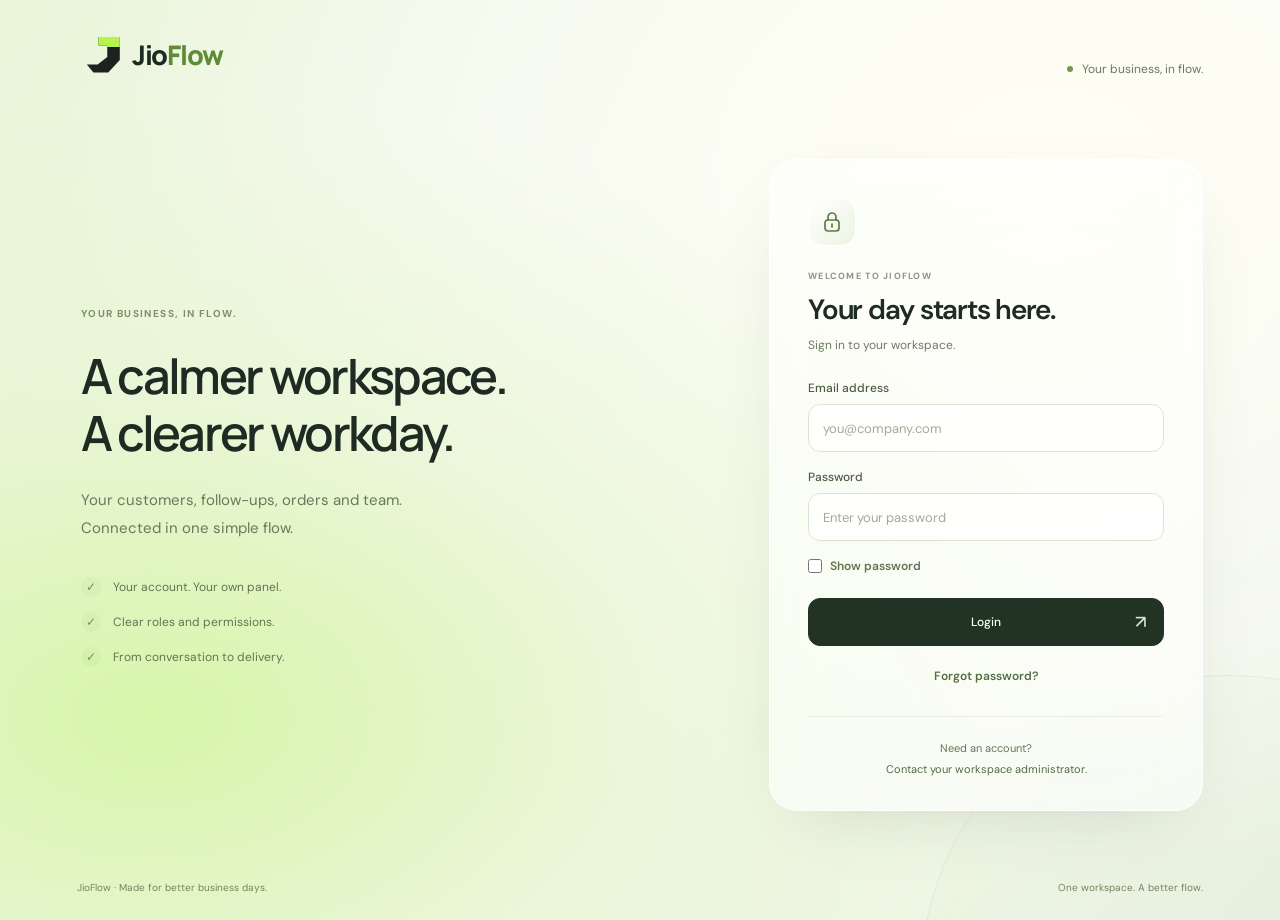
==== commit e131198b: "Add files via upload" ====
--- a/online.html
+++ b/online.html
@@ -1 +1 @@
-<!doctype html><html lang="en"><head><meta charset="utf-8"><meta name="viewport" content="width=device-width, initial-scale=1"><meta name="referrer" content="no-referrer"><title>JioFlow · Online Login</title><link rel="stylesheet" href="styles.css"><link rel="stylesheet" href="online.css"></head><body><main id="online-root"><section class="online-loading" role="status">Connecting to JioFlow…</section></main><script type="module" src="online.js"></script></body></html>
+<!doctype html><html lang="en"><head><meta charset="utf-8"><meta name="viewport" content="width=device-width,initial-scale=1"><meta name="referrer" content="no-referrer"><title>JioFlow</title></head><body><p>Opening your workspace…</p><script>location.replace('/'+location.search+location.hash)</script><noscript><a href="/">Open JioFlow</a></noscript></body></html>
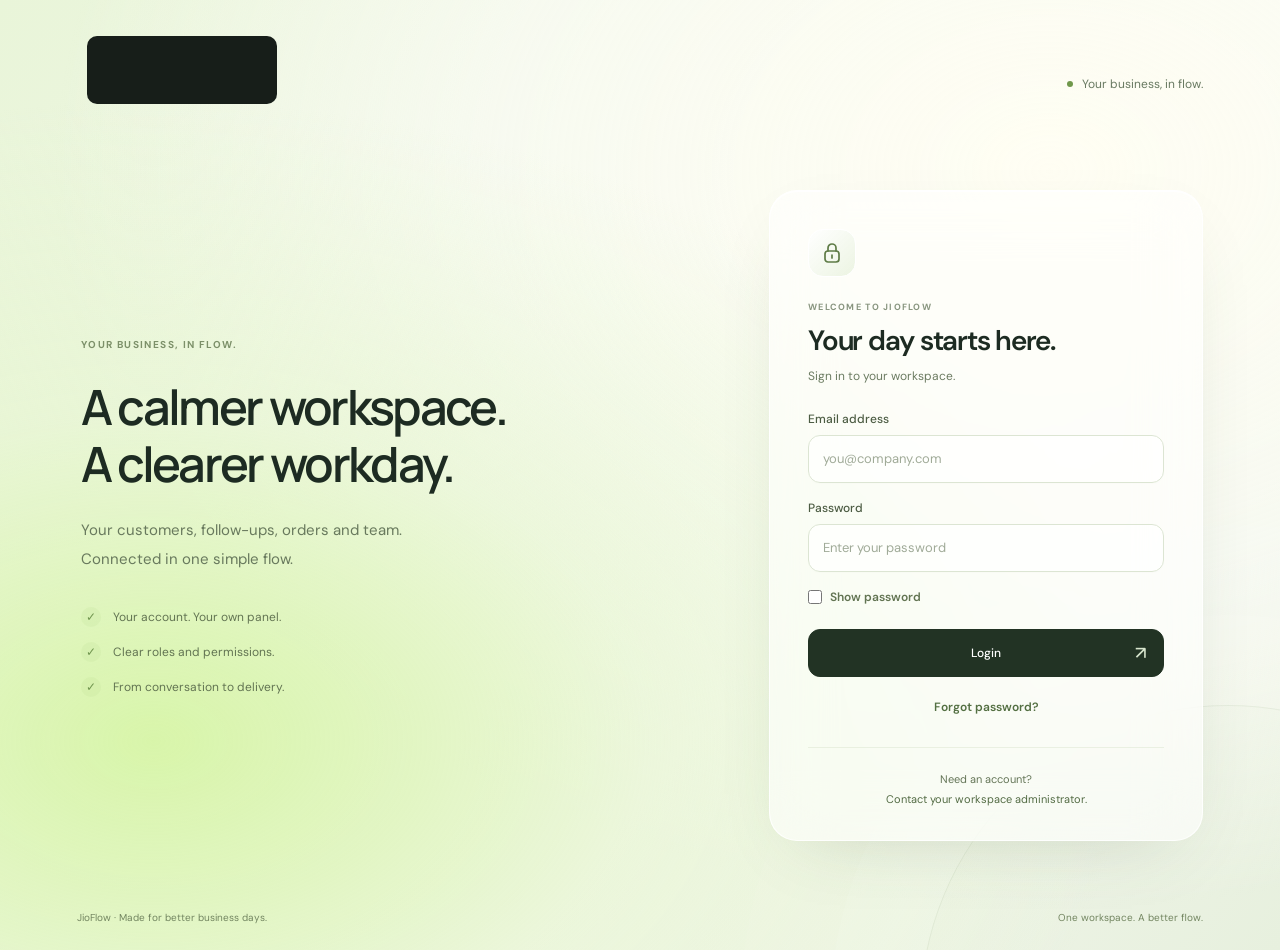
==== commit 05860e72: "Add files via upload" ====
--- a/online.html
+++ b/online.html
@@ -1 +1 @@
-<!doctype html><html lang="en"><head><meta charset="utf-8"><meta name="viewport" content="width=device-width,initial-scale=1"><meta name="referrer" content="no-referrer"><title>JioFlow</title></head><body><p>Opening your workspace…</p><script>location.replace('/'+location.search+location.hash)</script><noscript><a href="/">Open JioFlow</a></noscript></body></html>+<!doctype html><html lang="en"><head><meta charset="utf-8"><meta name="viewport" content="width=device-width,initial-scale=1"><meta name="referrer" content="no-referrer"><title>JioFlow</title><link rel="icon" type="image/png" href="assets/jioflow-icon.png"></head><body><p>Opening your workspace…</p><script>location.replace('/'+location.search+location.hash)</script><noscript><a href="/">Open JioFlow</a></noscript></body></html>
